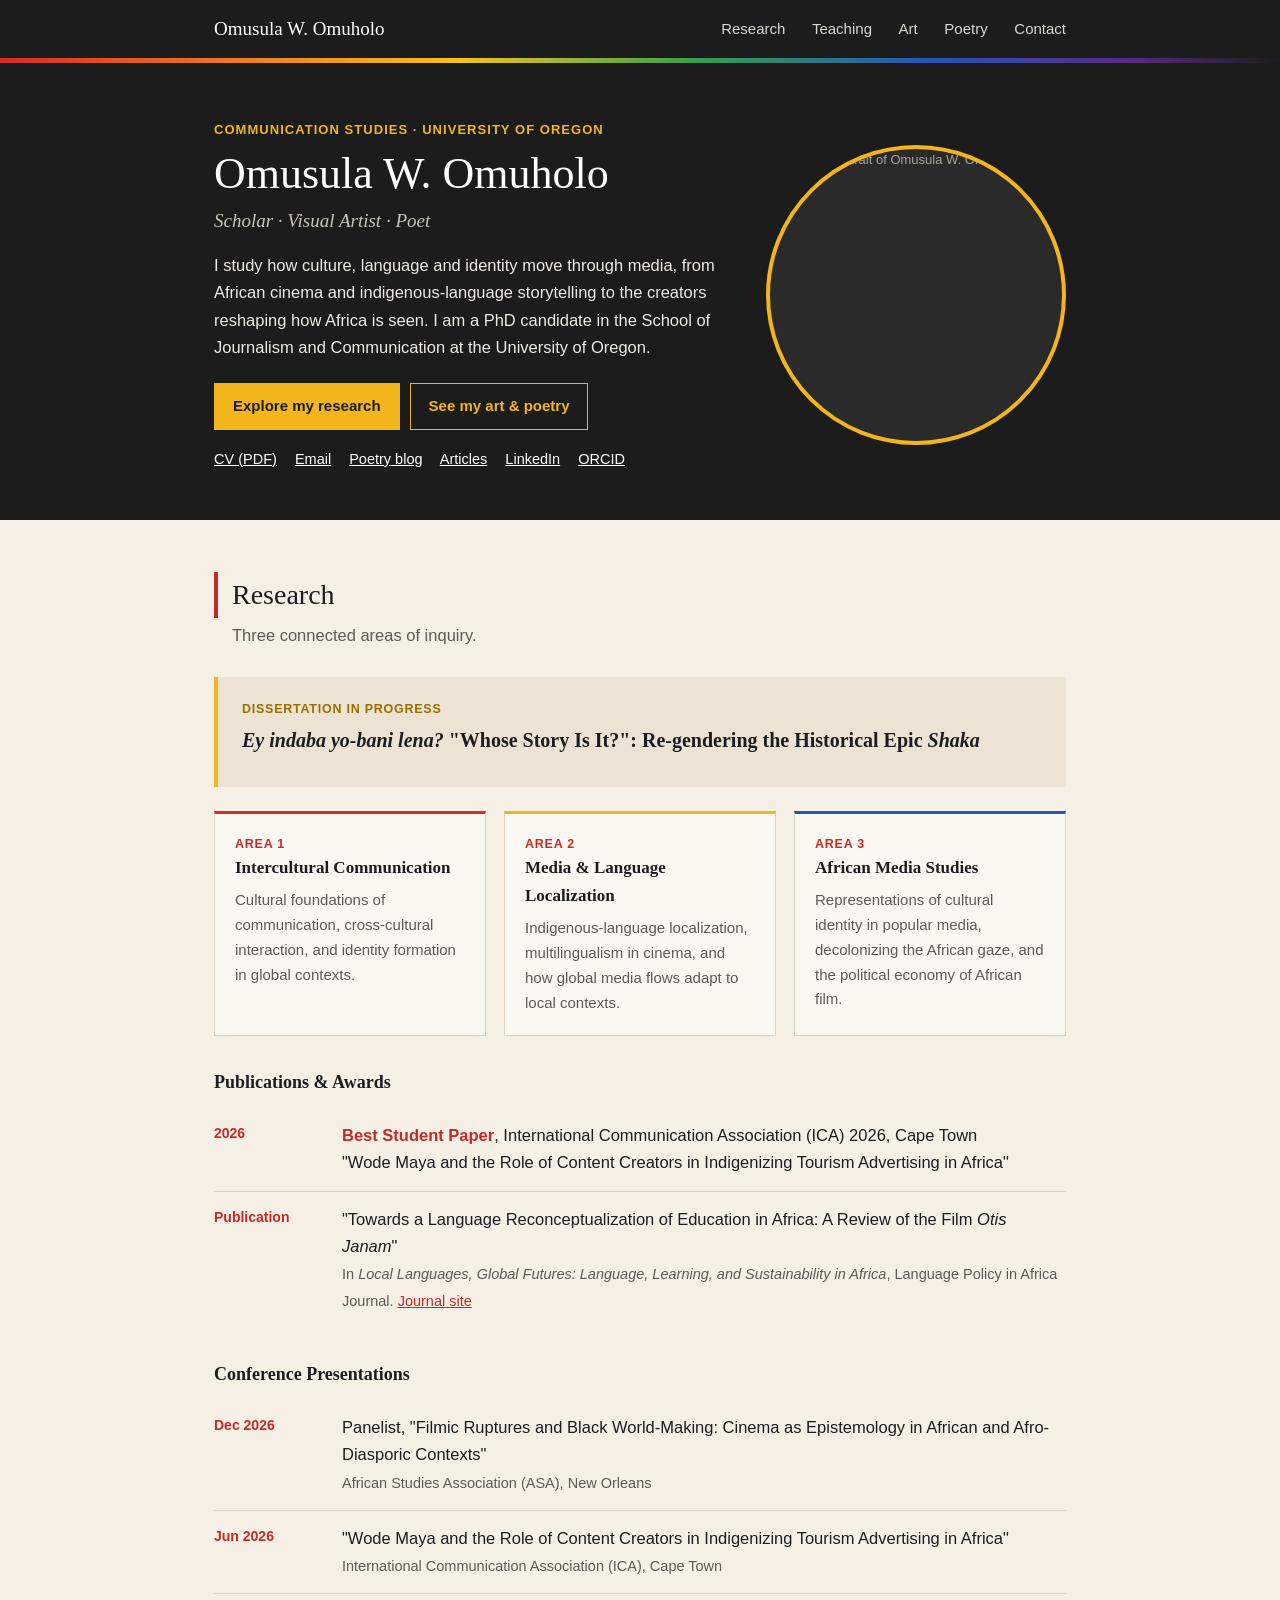
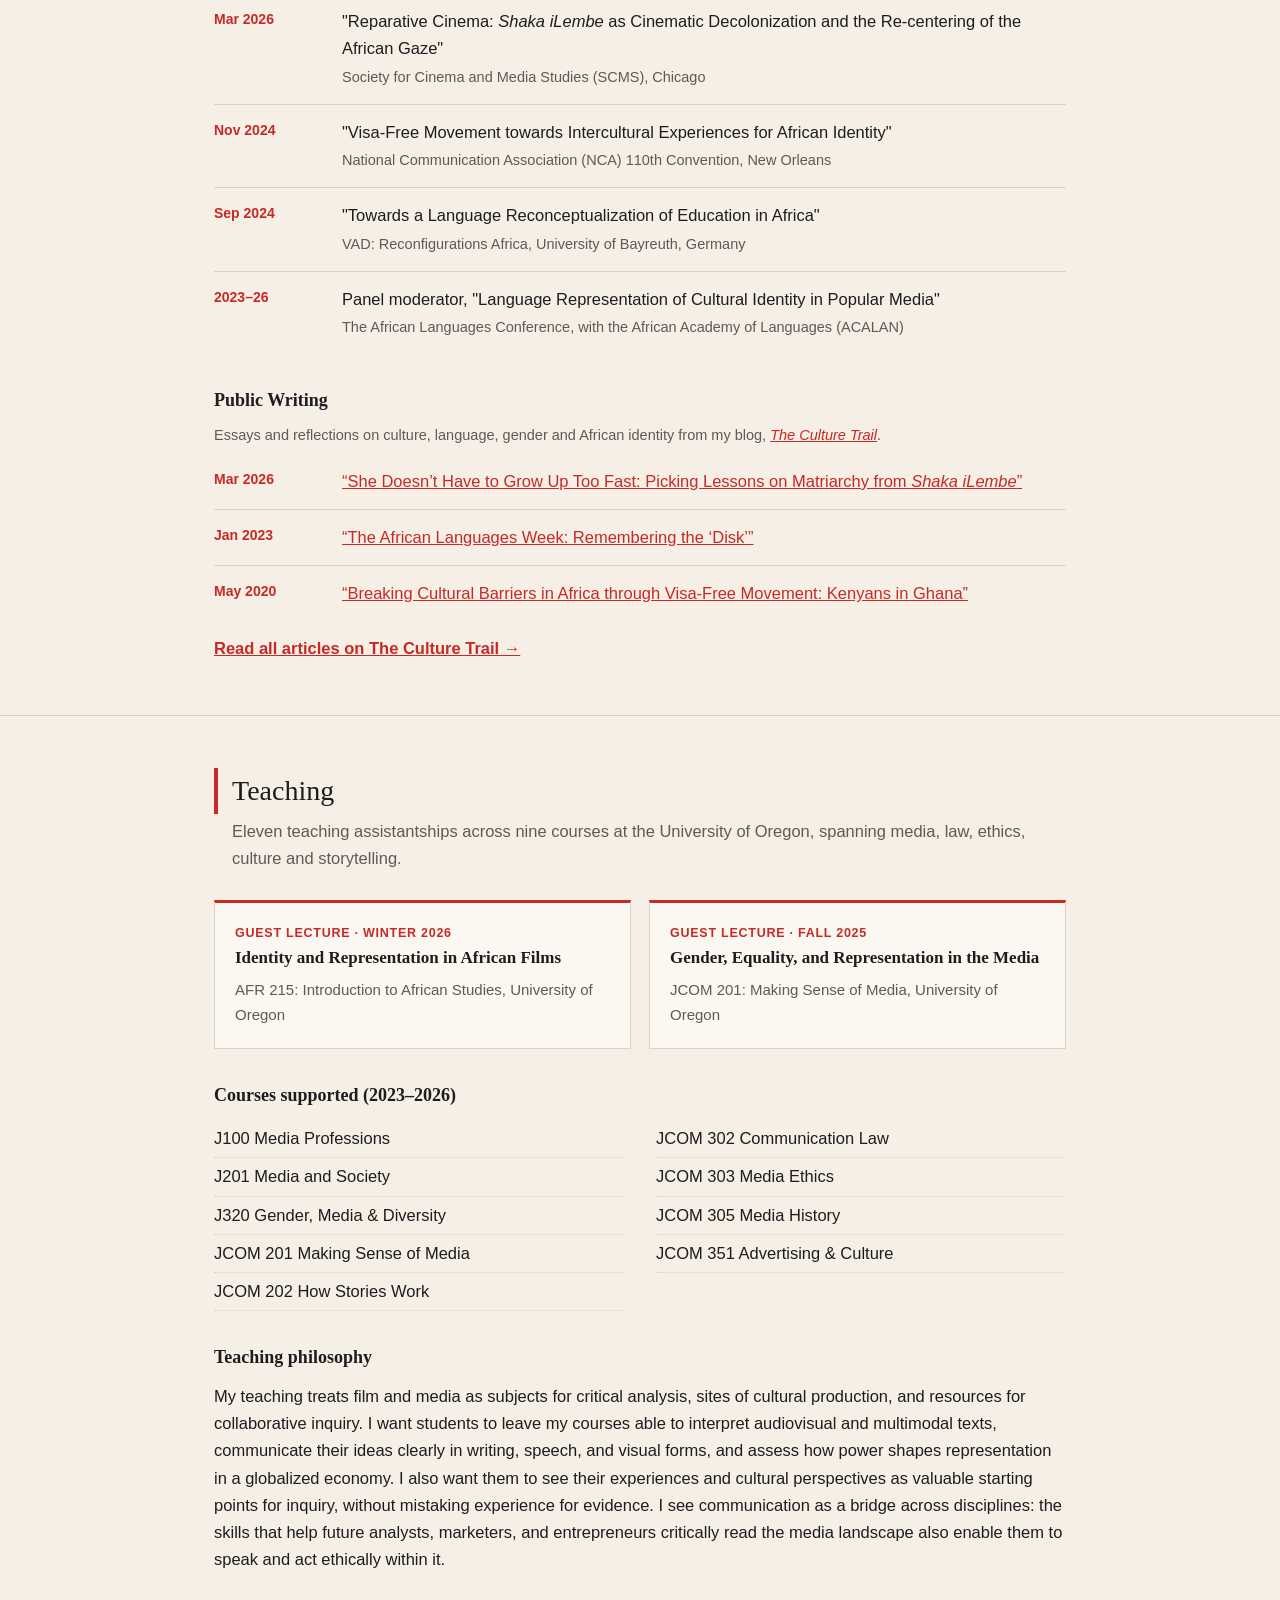
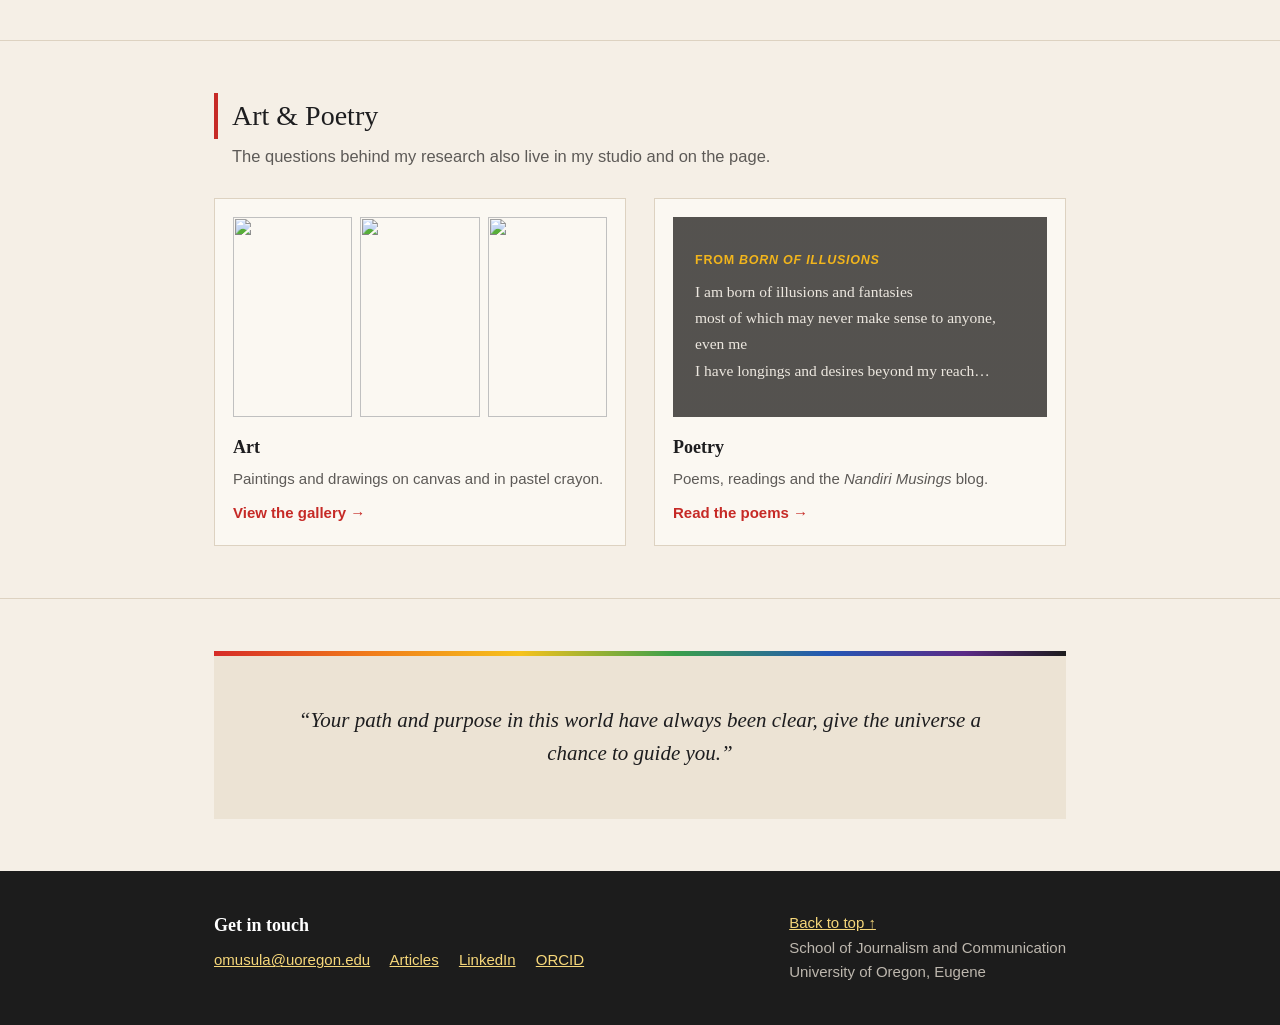
==== index.html @ 09ad0b80 "Add files via upload" ====
<!DOCTYPE html>
<html lang="en">
<head>
<meta charset="utf-8">
<meta name="viewport" content="width=device-width, initial-scale=1">
<title>Omusula W. Omuholo | Scholar · Artist · Poet</title>
<meta name="description" content="Omusula W. Omuholo: communication scholar, visual artist and poet. Research on intercultural communication, language localization and African media.">
<link rel="stylesheet" href="style.css">
</head>
<body>

<nav>
  <div class="wrap">
    <a href="index.html" class="logo">Omusula W. Omuholo</a>
    <div class="links">
      <a href="index.html#research">Research</a>
      <a href="index.html#teaching">Teaching</a>
      <a href="art.html">Art</a>
      <a href="poetry.html">Poetry</a>
      <a href="#contact">Contact</a>
    </div>
  </div>
</nav>

<div class="hero-band"><header class="wrap hero" id="top">
  <div>
    <div class="kicker">Communication Studies · University of Oregon</div>
    <h1>Omusula W. Omuholo</h1>
    <p class="roles">Scholar &middot; Visual Artist &middot; Poet</p>
    <p class="lead">I study how culture, language and identity move through media, from African cinema and indigenous-language storytelling to the creators reshaping how Africa is seen. I am a PhD candidate in the School of Journalism and Communication at the University of Oregon.</p>
    <div class="btns">
      <a href="#research">Explore my research</a>
      <a href="#creative">See my art &amp; poetry</a>
    </div>
    <div class="quick">
      <a href="cv.pdf" target="_blank">CV (PDF)</a>
      <a href="mailto:omusula@uoregon.edu">Email</a>
      <a href="https://nandirimusings.blogspot.com/" target="_blank">Poetry blog</a>
      <a href="https://theculturetrail.blogspot.com/" target="_blank">Articles</a>
        <a href="https://www.linkedin.com/in/omusula-w-omuholo/" target="_blank">LinkedIn</a>
        <a href="https://orcid.org/0009-0008-7268-3388" target="_blank">ORCID</a>
      <!-- Add when ready: <a href="YOUR GOOGLE SCHOLAR PROFILE LINK" target="_blank">Google Scholar</a> -->
    </div>
  </div>
  <div class="portrait"><img src="images/photo.jpg" alt="Portrait of Omusula W. Omuholo"></div>
    </div>
</header></div>

<section id="research">
  <div class="wrap">
    <h2>Research</h2>
    <p class="sub">Three connected areas of inquiry.</p>

    <div class="feature">
      <span class="tag">Dissertation in progress</span>
      <h3><em>Ey indaba yo-bani lena?</em> "Whose Story Is It?": Re-gendering the Historical Epic <em>Shaka</em></h3>
    </div>

    <div class="grid3">
      <div class="card">
        <span class="tag">Area 1</span>
        <h3>Intercultural Communication</h3>
        <p>Cultural foundations of communication, cross-cultural interaction, and identity formation in global contexts.</p>
      </div>
      <div class="card">
        <span class="tag">Area 2</span>
        <h3>Media &amp; Language Localization</h3>
        <p>Indigenous-language localization, multilingualism in cinema, and how global media flows adapt to local contexts.</p>
      </div>
      <div class="card">
        <span class="tag">Area 3</span>
        <h3>African Media Studies</h3>
        <p>Representations of cultural identity in popular media, decolonizing the African gaze, and the political economy of African film.</p>
      </div>
    </div>

    <h3>Publications &amp; Awards</h3>
    <ul class="list">
      <li>
        <div class="when">2026</div>
        <div class="what"><span class="award">Best Student Paper</span>, International Communication Association (ICA) 2026, Cape Town<br>
          "Wode Maya and the Role of Content Creators in Indigenizing Tourism Advertising in Africa"</div>
      </li>
      <li>
        <div class="when">Publication</div>
        <div class="what">"Towards a Language Reconceptualization of Education in Africa: A Review of the Film <em>Otis Janam</em>"<br>
          <span class="meta">In <em>Local Languages, Global Futures: Language, Learning, and Sustainability in Africa</em>, Language Policy in Africa Journal. <a href="https://bop.unibe.ch/LPIA/index" target="_blank">Journal site</a></span></div>
      </li>
    </ul>

    <h3>Conference Presentations</h3>
    <ul class="list">
      <li><div class="when">Dec 2026</div><div class="what">Panelist, "Filmic Ruptures and Black World-Making: Cinema as Epistemology in African and Afro-Diasporic Contexts"<br><span class="meta">African Studies Association (ASA), New Orleans</span></div></li>
      <li><div class="when">Jun 2026</div><div class="what">"Wode Maya and the Role of Content Creators in Indigenizing Tourism Advertising in Africa"<br><span class="meta">International Communication Association (ICA), Cape Town</span></div></li>
      <li><div class="when">Mar 2026</div><div class="what">"Reparative Cinema: <em>Shaka iLembe</em> as Cinematic Decolonization and the Re-centering of the African Gaze"<br><span class="meta">Society for Cinema and Media Studies (SCMS), Chicago</span></div></li>
      <li><div class="when">Nov 2024</div><div class="what">"Visa-Free Movement towards Intercultural Experiences for African Identity"<br><span class="meta">National Communication Association (NCA) 110th Convention, New Orleans</span></div></li>
      <li><div class="when">Sep 2024</div><div class="what">"Towards a Language Reconceptualization of Education in Africa"<br><span class="meta">VAD: Reconfigurations Africa, University of Bayreuth, Germany</span></div></li>
      <li><div class="when">2023–26</div><div class="what">Panel moderator, "Language Representation of Cultural Identity in Popular Media"<br><span class="meta">The African Languages Conference, with the African Academy of Languages (ACALAN)</span></div></li>
    </ul>

    <h3>Public Writing</h3>
    <p class="meta writing-intro">Essays and reflections on culture, language, gender and African identity from my blog, <a href="https://theculturetrail.blogspot.com/" target="_blank"><em>The Culture Trail</em></a>.</p>
    <ul class="list">
      <li><div class="when">Mar 2026</div><div class="what"><a href="https://theculturetrail.blogspot.com/" target="_blank">&ldquo;She Doesn&rsquo;t Have to Grow Up Too Fast: Picking Lessons on Matriarchy from <em>Shaka iLembe</em>&rdquo;</a></div></li>
      <li><div class="when">Jan 2023</div><div class="what"><a href="https://theculturetrail.blogspot.com/" target="_blank">&ldquo;The African Languages Week: Remembering the &lsquo;Disk&rsquo;&rdquo;</a></div></li>
      <li><div class="when">May 2020</div><div class="what"><a href="https://theculturetrail.blogspot.com/" target="_blank">&ldquo;Breaking Cultural Barriers in Africa through Visa-Free Movement: Kenyans in Ghana&rdquo;</a></div></li>
    </ul>
    <p class="blog-more"><a href="https://theculturetrail.blogspot.com/" target="_blank">Read all articles on The Culture Trail &rarr;</a></p>
  </div>
</section>

<section id="teaching">
  <div class="wrap">
    <h2>Teaching</h2>
    <p class="sub">Eleven teaching assistantships across nine courses at the University of Oregon, spanning media, law, ethics, culture and storytelling.</p>

    <div class="grid2">
      <div class="card">
        <span class="tag">Guest Lecture · Winter 2026</span>
        <h3>Identity and Representation in African Films</h3>
        <p>AFR 215: Introduction to African Studies, University of Oregon</p>
      </div>
      <div class="card">
        <span class="tag">Guest Lecture · Fall 2025</span>
        <h3>Gender, Equality, and Representation in the Media</h3>
        <p>JCOM 201: Making Sense of Media, University of Oregon</p>
      </div>
    </div>

    <h3>Courses supported (2023–2026)</h3>
    <div class="courses">
      <span class="chip">J100 Media Professions</span>
      <span class="chip">J201 Media and Society</span>
      <span class="chip">J320 Gender, Media &amp; Diversity</span>
      <span class="chip">JCOM 201 Making Sense of Media</span>
      <span class="chip">JCOM 202 How Stories Work</span>
      <span class="chip">JCOM 302 Communication Law</span>
      <span class="chip">JCOM 303 Media Ethics</span>
      <span class="chip">JCOM 305 Media History</span>
      <span class="chip">JCOM 351 Advertising &amp; Culture</span>
    </div>
    <h3>Teaching philosophy</h3>
    <div class="statement-text">
      <p>My teaching treats film and media as subjects for critical analysis, sites of cultural production, and resources for collaborative inquiry. I want students to leave my courses able to interpret audiovisual and multimodal texts, communicate their ideas clearly in writing, speech, and visual forms, and assess how power shapes representation in a globalized economy. I also want them to see their experiences and cultural perspectives as valuable starting points for inquiry, without mistaking experience for evidence. I see communication as a bridge across disciplines: the skills that help future analysts, marketers, and entrepreneurs critically read the media landscape also enable them to speak and act ethically within it.</p>
    </div>
  </div>
</section>

<section id="creative">
  <div class="wrap">
    <h2>Art &amp; Poetry</h2>
    <p class="sub">The questions behind my research also live in my studio and on the page.</p>
    <div class="grid2 teasers">
      <a class="teaser" href="art.html">
        <div class="teaser-imgs">
          <img src="images/art-africa.jpg" alt="">
          <img src="images/art-sun.jpg" alt="">
          <img src="images/maames-oracle.jpg" alt="">
        </div>
        <h3>Art</h3>
        <p>Paintings and drawings on canvas and in pastel crayon.</p>
        <span class="more">View the gallery &rarr;</span>
      </a>
      <a class="teaser poetry-teaser" href="poetry.html">
        <div class="excerpt">
          <span class="tag">From <em>Born of Illusions</em></span>
<pre>I am born of illusions and fantasies
most of which may never make sense to anyone, even me
I have longings and desires beyond my reach&hellip;</pre>
        </div>
        <h3>Poetry</h3>
        <p>Poems, readings and the <em>Nandiri Musings</em> blog.</p>
        <span class="more">Read the poems &rarr;</span>
      </a>
    </div>
  </div>
</section>

<section>
  <div class="wrap">
    <div class="bridge">
      <p>&ldquo;Your path and purpose in this world have always been clear, give the universe a chance to guide you.&rdquo;</p>
    </div>
  </div>
</section>

<footer id="contact">
  <div class="wrap">
    <div>
      <h3>Get in touch</h3>
      <div class="contact">
        <a href="mailto:omusula@uoregon.edu">omusula@uoregon.edu</a>
        <a href="https://theculturetrail.blogspot.com/" target="_blank">Articles</a>
        <a href="https://www.linkedin.com/in/omusula-w-omuholo/" target="_blank">LinkedIn</a>
        <a href="https://orcid.org/0009-0008-7268-3388" target="_blank">ORCID</a>
        <!-- Add more links here, e.g. <a href="YOUR GOOGLE SCHOLAR PROFILE LINK" target="_blank">Google Scholar</a> -->
      </div>
    </div>
    <div><a href="#top">Back to top &uarr;</a><br>School of Journalism and Communication<br>University of Oregon, Eugene</div>
  </div>
</footer>

</body>
</html>
---- style.css ----
:root{--ink:#1d1d1f;--muted:#5d5a57;--accent:#c62a26;--accent-dark:#1c1c1c;--tint:#ece3d4;--line:#ddd2c1;--gold:#f2b51c;--blue:#2457b5;--rainbow:linear-gradient(90deg,#d62b27 0%,#f07a1a 18%,#f6c21c 36%,#3aa04a 54%,#2457b5 72%,#5b2a86 88%,#1c1c1c 100%)}
  *{box-sizing:border-box}
  html{scroll-behavior:smooth}
  body{margin:0;background:#fff;color:var(--ink);font:16.5px/1.65 -apple-system,BlinkMacSystemFont,"Segoe UI",Helvetica,Arial,sans-serif}
  h1,h2,h3,.logo{font-family:Georgia,"Times New Roman",serif}
  a{color:var(--accent)}
  img{max-width:100%;display:block}
  .wrap{max-width:900px;margin:0 auto;padding:0 24px}

  nav{background:var(--accent-dark);color:#fff}
  nav .wrap{display:flex;justify-content:space-between;align-items:center;flex-wrap:wrap;gap:8px;min-height:58px}
  .logo{color:#fff;text-decoration:none;font-size:19px}
  .links a{color:#d3dcec;text-decoration:none;margin-left:22px;font-size:15px}
  .links a:hover{color:#fff;text-decoration:underline}

  .hero-band{background:var(--tint);border-bottom:1px solid var(--line)}
  .hero{padding-top:56px;padding-bottom:48px;display:grid;grid-template-columns:1fr 200px;gap:48px;align-items:center}
  @media (max-width:680px){.hero{grid-template-columns:1fr}.links a{margin:0 16px 0 0}}
  .kicker{font-size:13px;letter-spacing:.08em;text-transform:uppercase;color:var(--accent);font-weight:600}
  h1{font-size:44px;font-weight:normal;line-height:1.1;margin:10px 0 6px}
  .roles{font-family:Georgia,serif;font-style:italic;color:var(--muted);font-size:19px;margin:0 0 16px}
  .lead{margin:0}
  .btns{margin-top:22px;display:flex;flex-wrap:wrap;gap:10px}
  .btns a{padding:10px 18px;border:1px solid var(--accent);text-decoration:none;font-weight:600;font-size:15px}
  .btns a:first-child{background:var(--accent);color:#fff}
  .quick{margin-top:18px;font-size:14.5px;color:var(--muted)}
  .quick a{margin-right:14px}
  .portrait{width:200px;height:240px;background:#fff;border:1px solid var(--line);display:flex;align-items:center;justify-content:center;text-align:center;font-size:13px;color:var(--muted)}
  .portrait img{width:100%;height:100%;object-fit:cover}

  section{padding:52px 0;border-top:1px solid var(--line)}
  section:first-of-type{border-top:0}
  h2{font-size:28px;font-weight:normal;margin:0 0 4px;padding-left:14px;border-left:4px solid var(--accent)}
  .sub{color:var(--muted);margin:0 0 28px;padding-left:18px}
  h3{font-size:18px;margin:32px 0 10px}

  .feature{background:var(--tint);border-left:4px solid var(--accent);padding:22px 24px;margin-bottom:24px}
  .feature h3{margin:4px 0 8px;font-size:20px}
  .feature p{margin:0;color:var(--muted);font-size:15px}
  .grid3{display:grid;grid-template-columns:repeat(3,1fr);gap:18px}
  .grid2{display:grid;grid-template-columns:1fr 1fr;gap:18px}
  @media (max-width:680px){.grid3,.grid2{grid-template-columns:1fr}}
  #about .grid2{gap:32px}
  .card{border:1px solid var(--line);border-top:3px solid var(--accent);padding:20px}
  .card h3{margin:0 0 6px;font-size:17px}
  .card p{margin:0;color:var(--muted);font-size:15px}
  .tag{display:block;font-size:12.5px;letter-spacing:.06em;text-transform:uppercase;color:var(--accent);font-weight:600}

  ul.list{list-style:none;padding:0;margin:0}
  ul.list li{padding:14px 0;border-bottom:1px solid var(--line);display:grid;grid-template-columns:110px 1fr;gap:18px}
  ul.list li:last-child{border-bottom:0}
  @media (max-width:680px){ul.list li{grid-template-columns:1fr;gap:2px}}
  .when{color:var(--accent);font-weight:600;font-size:14px}
  .meta{color:var(--muted);font-size:14.5px}
  .award{color:var(--accent);font-weight:600}

  .courses{columns:2;column-gap:32px;margin-top:6px}
  @media (max-width:680px){.courses{columns:1}}
  .chip{display:block;padding:5px 0;border-bottom:1px dotted var(--line);break-inside:avoid}

  .gallery{display:grid;grid-template-columns:repeat(3,1fr);gap:20px}
  @media (max-width:680px){.gallery{grid-template-columns:1fr 1fr}}
  .art{margin:0}
  .art .frame{aspect-ratio:4/5;background:var(--tint);border:1px solid var(--line);display:flex;align-items:center;justify-content:center;font-size:13px;color:var(--muted)}
  .art img{width:100%;height:100%;object-fit:cover}
  .art figcaption{font-size:14px;color:var(--muted);padding-top:8px}
  .art figcaption b{display:block;color:var(--ink);font-family:Georgia,serif;font-weight:normal;font-style:italic;font-size:16px}

  .poem{border-left:3px solid var(--accent);padding:4px 0 4px 22px}
  .poem h3{margin:0 0 10px;font-style:italic;font-weight:normal}
  .poem pre{font-family:Georgia,serif;font-size:17px;line-height:1.7;white-space:pre-wrap;margin:0}

  .placeholder{font-size:14px;color:#8a6d1d;background:#fbf6e6;border:1px dashed #e3d3a1;padding:8px 12px;margin-top:18px}

  .bridge{background:var(--accent-dark);color:#e3e8f1;padding:40px}
  .bridge h2{color:#fff;border-left-color:#9fb4d8}
  .bridge p{margin:12px 0 0;padding-left:18px;font-size:17px}

  footer{background:var(--tint);border-top:1px solid var(--line);padding:40px 0;font-size:15px;color:var(--muted)}
  footer .wrap{display:flex;justify-content:space-between;flex-wrap:wrap;gap:20px}
  footer h3{margin:0 0 8px;color:var(--ink)}
  .contact a{margin-right:16px}

  /* Nandiri palette overrides */
  nav{background:var(--accent-dark);border-bottom:5px solid transparent;border-image:var(--rainbow) 1}
  .links a{color:#d9d6d0}
  .hero-band{background:var(--accent-dark);color:#eeeae4;border-bottom:0}
  .hero-band h1,.hero-band .logo{color:#fff}
  .hero-band .kicker{color:var(--gold)}
  .hero-band .roles{color:#c9c4bc}
  .hero-band .quick{color:#bdb7ae}
  .hero-band .quick a{color:#fff}
  .hero-band .btns a{border-color:var(--gold);color:var(--gold)}
  .hero-band .btns a:first-child{background:var(--gold);color:#1c1c1c}
  .hero-band .portrait{background:#2a2a2a;border-color:#3a3a3a;color:#a9a39a}
  .grid3 .card:nth-child(1){border-top-color:#d62b27}
  .grid3 .card:nth-child(2){border-top-color:var(--gold)}
  .grid3 .card:nth-child(3){border-top-color:var(--blue)}
  .feature{background:var(--tint);border-left-color:var(--gold)}
  .feature .tag{color:#9a6d00}
  #poetry{background:var(--accent-dark);color:#e9e5df;border-top:0}
  #poetry h2{color:#fff;border-left-color:var(--gold)}
  #poetry .sub,#poetry .when{color:#c9c4bc}
  #poetry h3{color:#fff}
  #poetry a{color:#f6d77a}
  #poetry ul.list li{border-bottom-color:#333}
  #poetry .what em{font-family:Georgia,serif;font-size:17px}
  #poetry .placeholder{background:#2a2a2a;border-color:#4a4a4a;color:#e8c96b}
  .bridge{background:var(--tint);color:var(--ink);border-top:5px solid transparent;border-image:var(--rainbow) 1}
  .bridge h2{color:var(--ink);border-left-color:var(--accent)}
  footer{background:var(--accent-dark);color:#bdb7ae;border-top:0}
  footer h3{color:#fff}
  footer a{color:#f6d77a}
  /* fading beige */
  body{background:#f5efe6}
  .card{background:#fbf8f2}
  .art .frame{background:#ece3d4}
  .placeholder{background:#fbf3dc}

  /* poetry: the artist's own crayon artwork, blended into the background */
  :root{--crayon:url("images/maames-oracle.jpg")}
  #poetry{position:relative;padding:0;overflow:hidden;border-top:0;
    background:linear-gradient(rgba(20,18,16,.55),rgba(20,18,16,.55)),var(--crayon) center/cover no-repeat,#1c1c1c}
  #poetry::before{content:"";position:absolute;inset:0;pointer-events:none;
    background:radial-gradient(ellipse at center,rgba(28,28,28,.0) 30%,rgba(28,28,28,.55) 100%)}
  #poetry .wrap{position:relative;background:rgba(28,28,28,.9);padding:72px 44px;box-shadow:0 0 60px 30px rgba(28,28,28,.6)}
  @media (max-width:680px){#poetry{padding:0 14px}#poetry .wrap{padding:44px 22px}}
  .art .frame.crayon{background:var(--crayon) center/cover no-repeat}

  /* gallery: whole artworks, natural proportions */
  .gallery{grid-template-columns:1fr 1fr;gap:36px 28px;align-items:end}
  @media (max-width:680px){.gallery{grid-template-columns:1fr}}
  .art .frame{aspect-ratio:auto;background:#ece3d4;border:1px solid var(--line);padding:16px;display:block}
  .art .frame img{width:100%;height:auto;object-fit:initial;box-shadow:none}
  .art .frame.crayon{aspect-ratio:968/572;background:var(--crayon) center/cover no-repeat;background-clip:content-box;background-origin:content-box;background-color:transparent;box-shadow:inset 0 0 0 16px #ece3d4}
  .art.wide{grid-column:1/-1}
  .art.mid{grid-column:1/-1;width:72%;justify-self:center}
  @media (max-width:680px){.art.mid{width:100%}}
  .art figcaption span{display:block;margin-top:4px;color:var(--ink);font-size:14.5px;line-height:1.5}

  /* hero photo larger */
  .hero{grid-template-columns:1fr 290px}
  .portrait{width:290px;height:348px}
  @media (max-width:680px){.hero{grid-template-columns:1fr}.portrait{width:240px;height:288px}}
  /* poetry intro photo + featured poem */
  .poet-intro{display:grid;grid-template-columns:200px 1fr;gap:32px;align-items:center;margin-bottom:40px}
  @media (max-width:680px){.poet-intro{grid-template-columns:1fr}.poet-photo{max-width:220px}}
  .poet-photo{width:100%;border:3px solid #f2b51c;}
  #poetry .poet-intro .sub{margin-bottom:10px}
  #poetry .tagline{padding-left:18px;margin:0;color:#f6d77a;font-size:14px;letter-spacing:.03em}
  #poetry .poem.featured{border-left:3px solid #f2b51c;padding:6px 0 6px 26px;margin-bottom:44px}
  #poetry .poem.featured .tag{color:#f2b51c;margin-bottom:6px}
  #poetry .poem.featured h3{font-size:26px;margin:0 0 18px;color:#fff}
  #poetry .poem.featured pre{color:#ece7df;font-size:17.5px;line-height:1.85}

/* multi-page additions */
.links a[aria-current="page"]{color:#fff;text-decoration:underline;text-underline-offset:6px;text-decoration-color:#f2b51c}
section.first{border-top:0}
.teasers{gap:28px}
.teaser{display:block;text-decoration:none;color:var(--ink);background:#fbf8f2;border:1px solid var(--line);padding:18px;transition:transform .15s,box-shadow .15s}
.teaser:hover{transform:translateY(-3px);box-shadow:0 8px 24px rgba(0,0,0,.08)}
.teaser h3{margin:16px 0 4px}
.teaser p{margin:0;color:var(--muted);font-size:15px}
.teaser .more{display:inline-block;margin-top:10px;color:var(--accent);font-weight:600;font-size:15px}
.teaser-imgs{display:grid;grid-template-columns:1fr 1fr 1fr;gap:8px;height:200px}
.teaser-imgs img{width:100%;height:100%;object-fit:cover}
.poetry-teaser .excerpt{height:200px;background:linear-gradient(rgba(20,18,16,.72),rgba(20,18,16,.72)),var(--crayon) center/cover;color:#ece7df;padding:22px;display:flex;flex-direction:column;justify-content:center}
.poetry-teaser .excerpt .tag{color:#f2b51c}
.poetry-teaser .excerpt pre{font-family:Georgia,serif;font-size:15.5px;line-height:1.7;white-space:pre-wrap;margin:8px 0 0}

.statement{border-left:3px solid var(--gold);background:#fbf8f2;padding:18px 22px;margin:0 0 36px}
.statement p{margin:6px 0 0;font-family:Georgia,serif;font-size:17px;line-height:1.7}
.contact a{margin-right:16px}

.statement-text p{margin:0 0 14px}
.statement-text h4{font-family:Georgia,serif;font-size:17px;margin:26px 0 8px}
.statement-text ul{margin:0 0 14px;padding-left:20px}
.statement-text li{margin-bottom:8px}
details summary{cursor:pointer;color:var(--accent);font-weight:600;margin:4px 0 18px;list-style-position:outside}
details[open] summary{margin-bottom:22px}

.blog-cta{margin:36px 0 0}
.btn-blog{display:inline-block;padding:12px 20px;background:#f2b51c;color:#1c1c1c !important;text-decoration:none;font-weight:600;font-size:15px}
.btn-blog:hover{background:#ffc93a}
.bridge p{font-family:Georgia,serif;font-style:italic;font-size:21px;line-height:1.6}

.bridge{text-align:center;padding:48px 40px}
.bridge p{padding-left:0;margin:0 auto;max-width:720px}

/* circular photo frames */
.portrait{width:300px;height:300px;border-radius:50%;overflow:hidden;border:4px solid #f2b51c}
.portrait img{object-position:50% 22%}
@media (max-width:680px){.portrait{width:240px;height:240px}}
.hero{grid-template-columns:1fr 300px}
@media (max-width:680px){.hero{grid-template-columns:1fr}}
.poet-photo{width:100%;height:auto;border-radius:0;object-fit:initial}
.hero-band .portrait{border:4px solid #f2b51c}

.writing-intro{margin:-2px 0 6px}
.blog-more{margin:14px 0 0;font-weight:600}

.video{margin:6px 0 26px}
.video video{width:100%;display:block;background:#000;border:1px solid #333}
.video figcaption{color:#c9c4bc;font-size:14.5px;padding-top:8px}
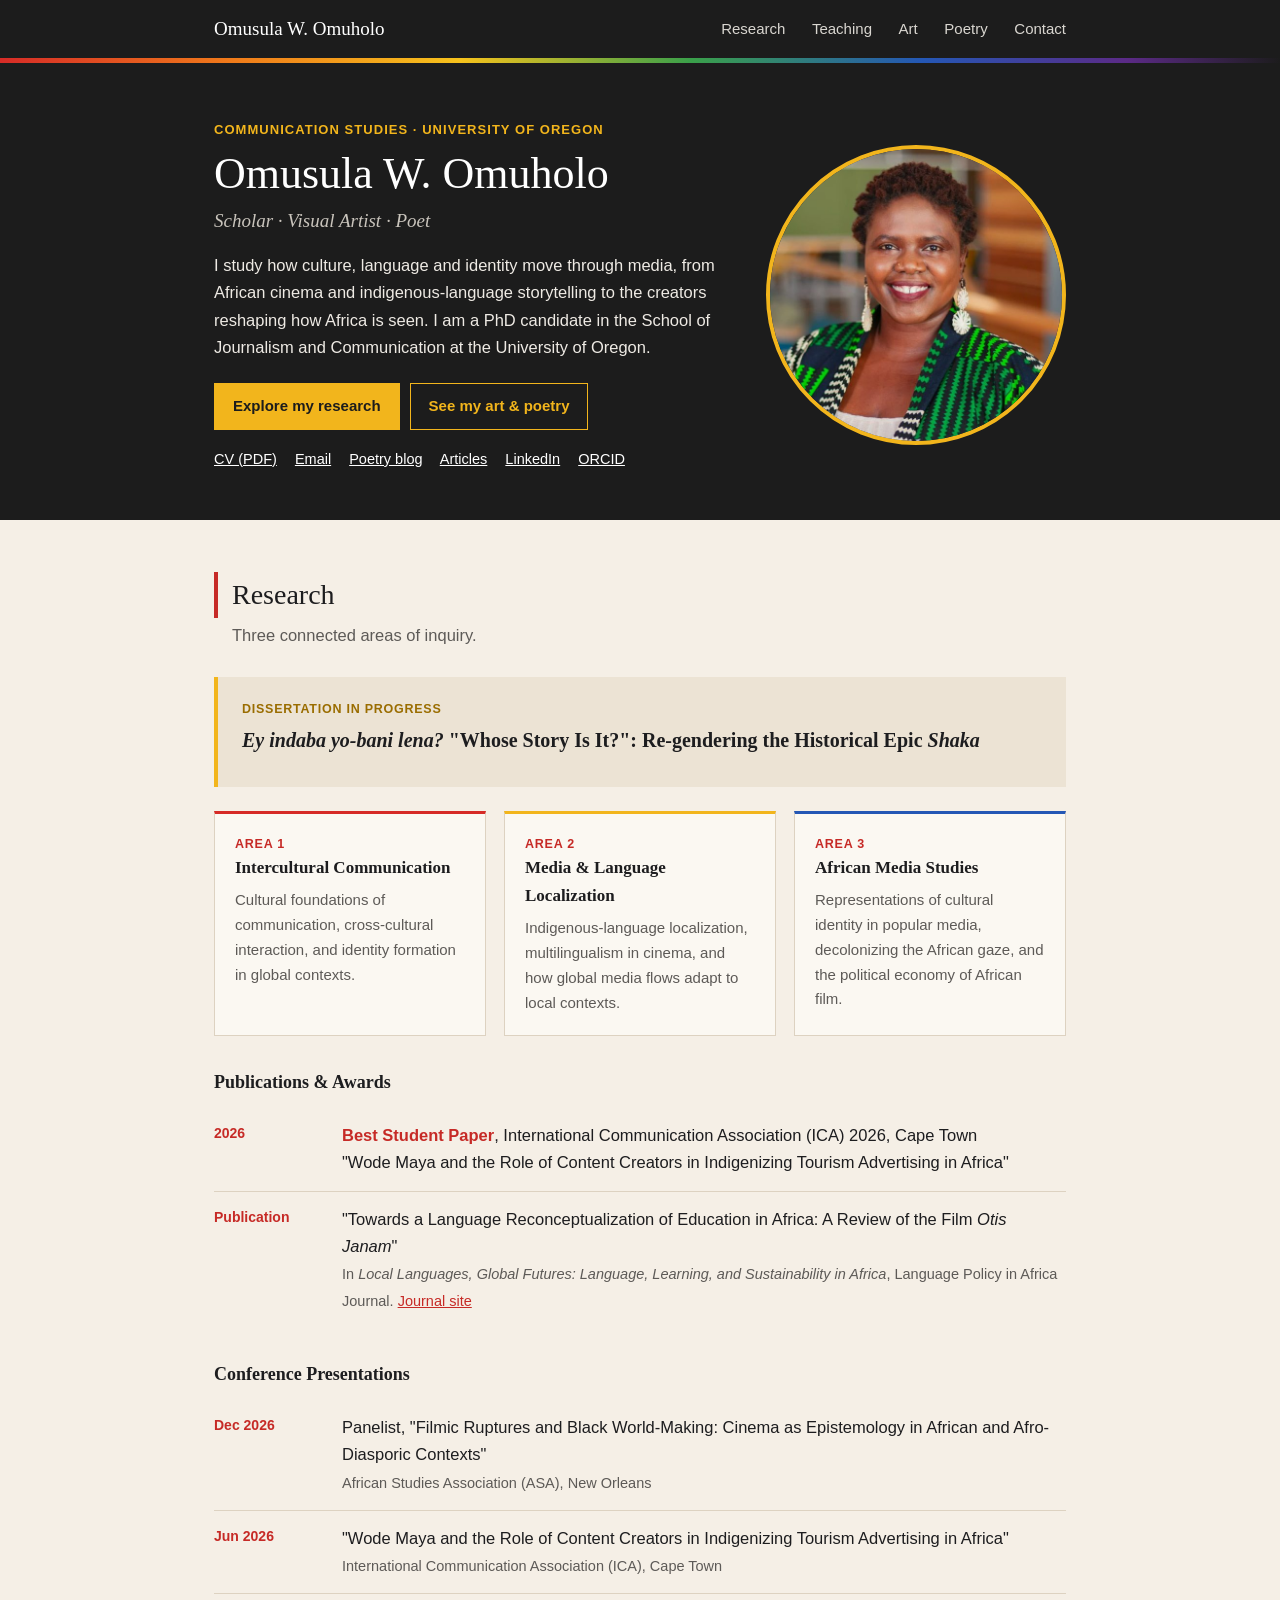
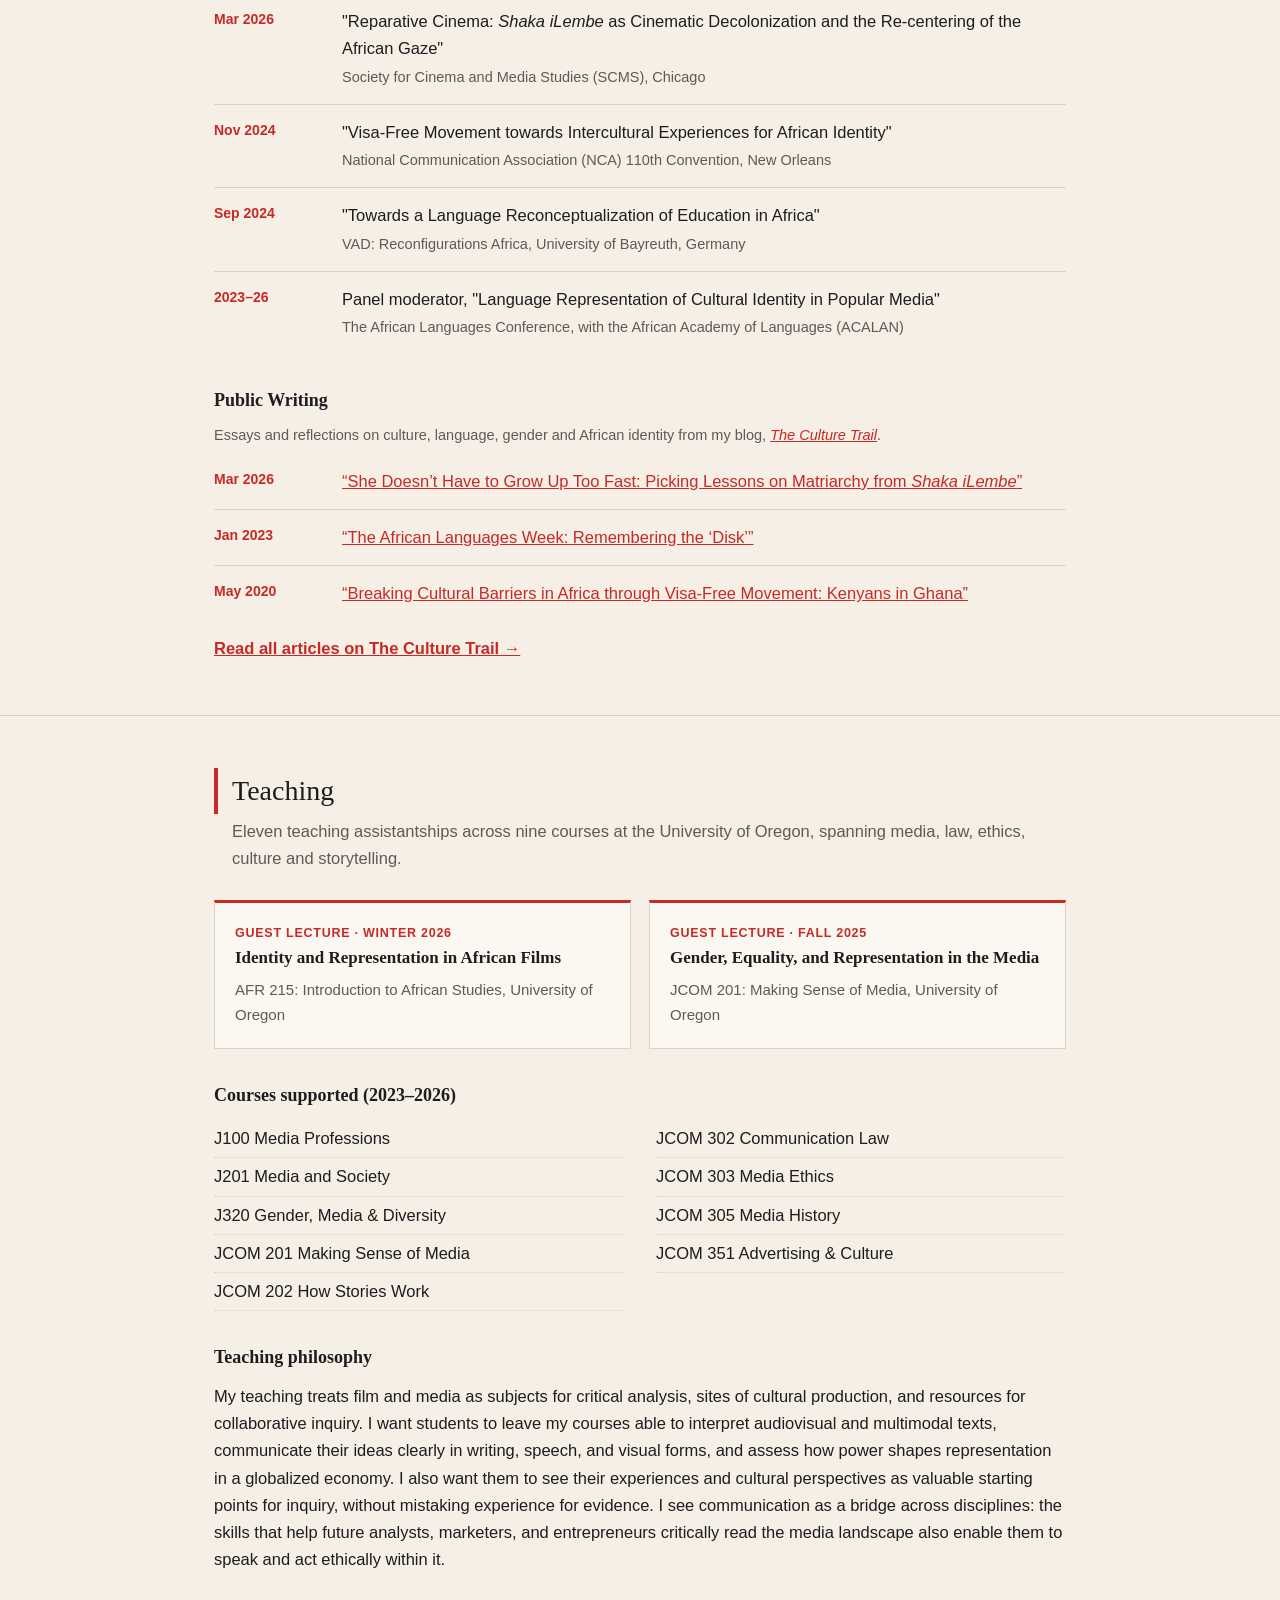
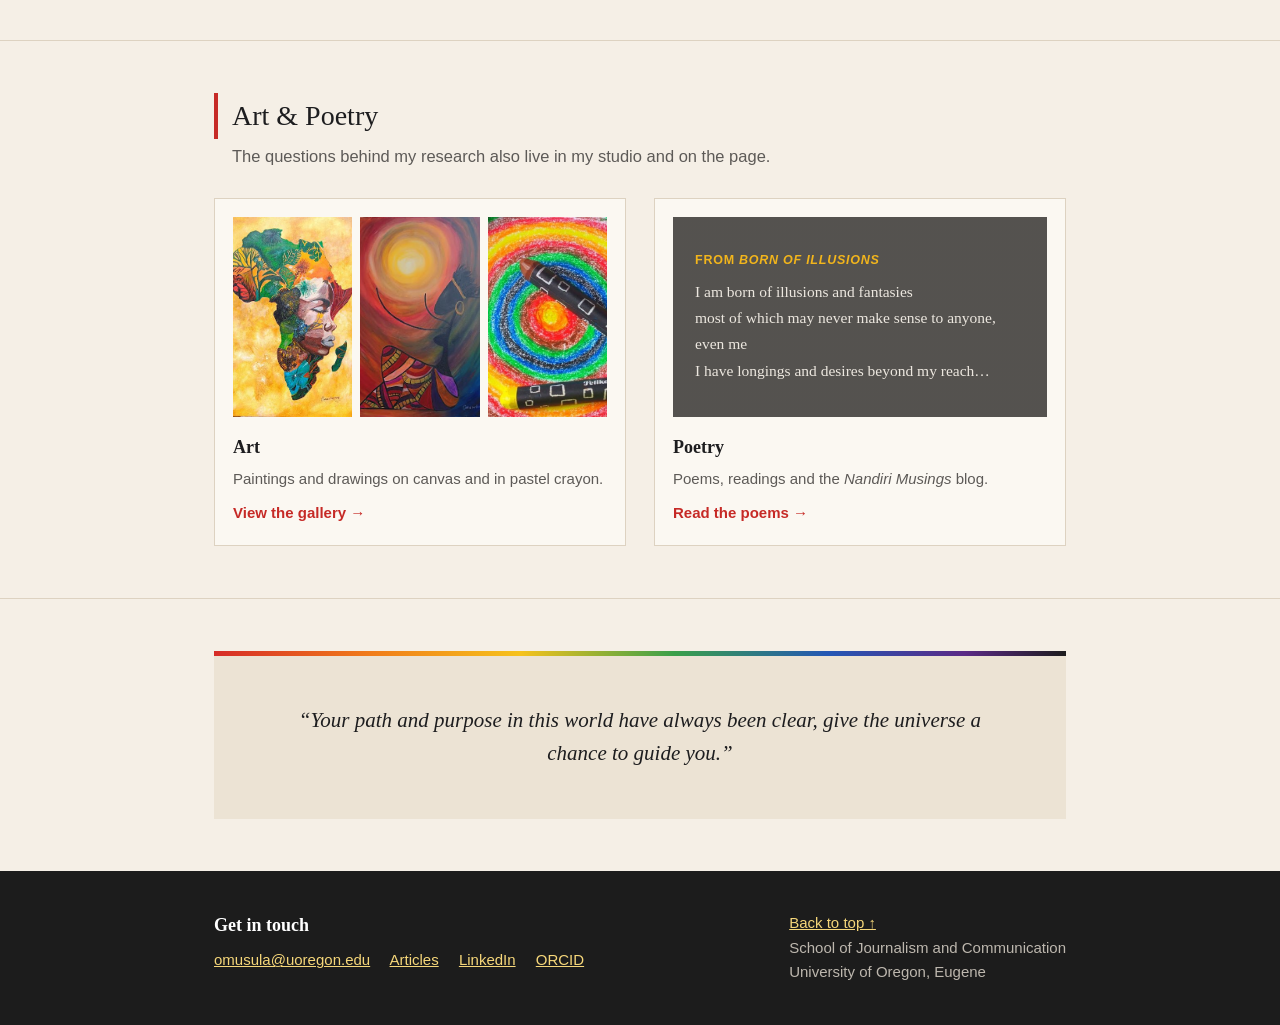
==== commit 548ea8c6: "Update index.html" ====
--- a/index.html
+++ b/index.html
@@ -42,7 +42,7 @@
       <!-- Add when ready: <a href="YOUR GOOGLE SCHOLAR PROFILE LINK" target="_blank">Google Scholar</a> -->
     </div>
   </div>
-  <div class="portrait"><img src="images/photo.jpg" alt="Portrait of Omusula W. Omuholo"></div>
+  <div class="portrait"><img src="photo.jpg" alt="Portrait of Omusula W. Omuholo"></div>
     </div>
 </header></div>
 
@@ -153,9 +153,9 @@
     <div class="grid2 teasers">
       <a class="teaser" href="art.html">
         <div class="teaser-imgs">
-          <img src="images/art-africa.jpg" alt="">
-          <img src="images/art-sun.jpg" alt="">
-          <img src="images/maames-oracle.jpg" alt="">
+          <img src="art-africa.jpg" alt="">
+          <img src="art-sun.jpg" alt="">
+          <img src="maames-oracle.jpg" alt="">
         </div>
         <h3>Art</h3>
         <p>Paintings and drawings on canvas and in pastel crayon.</p>
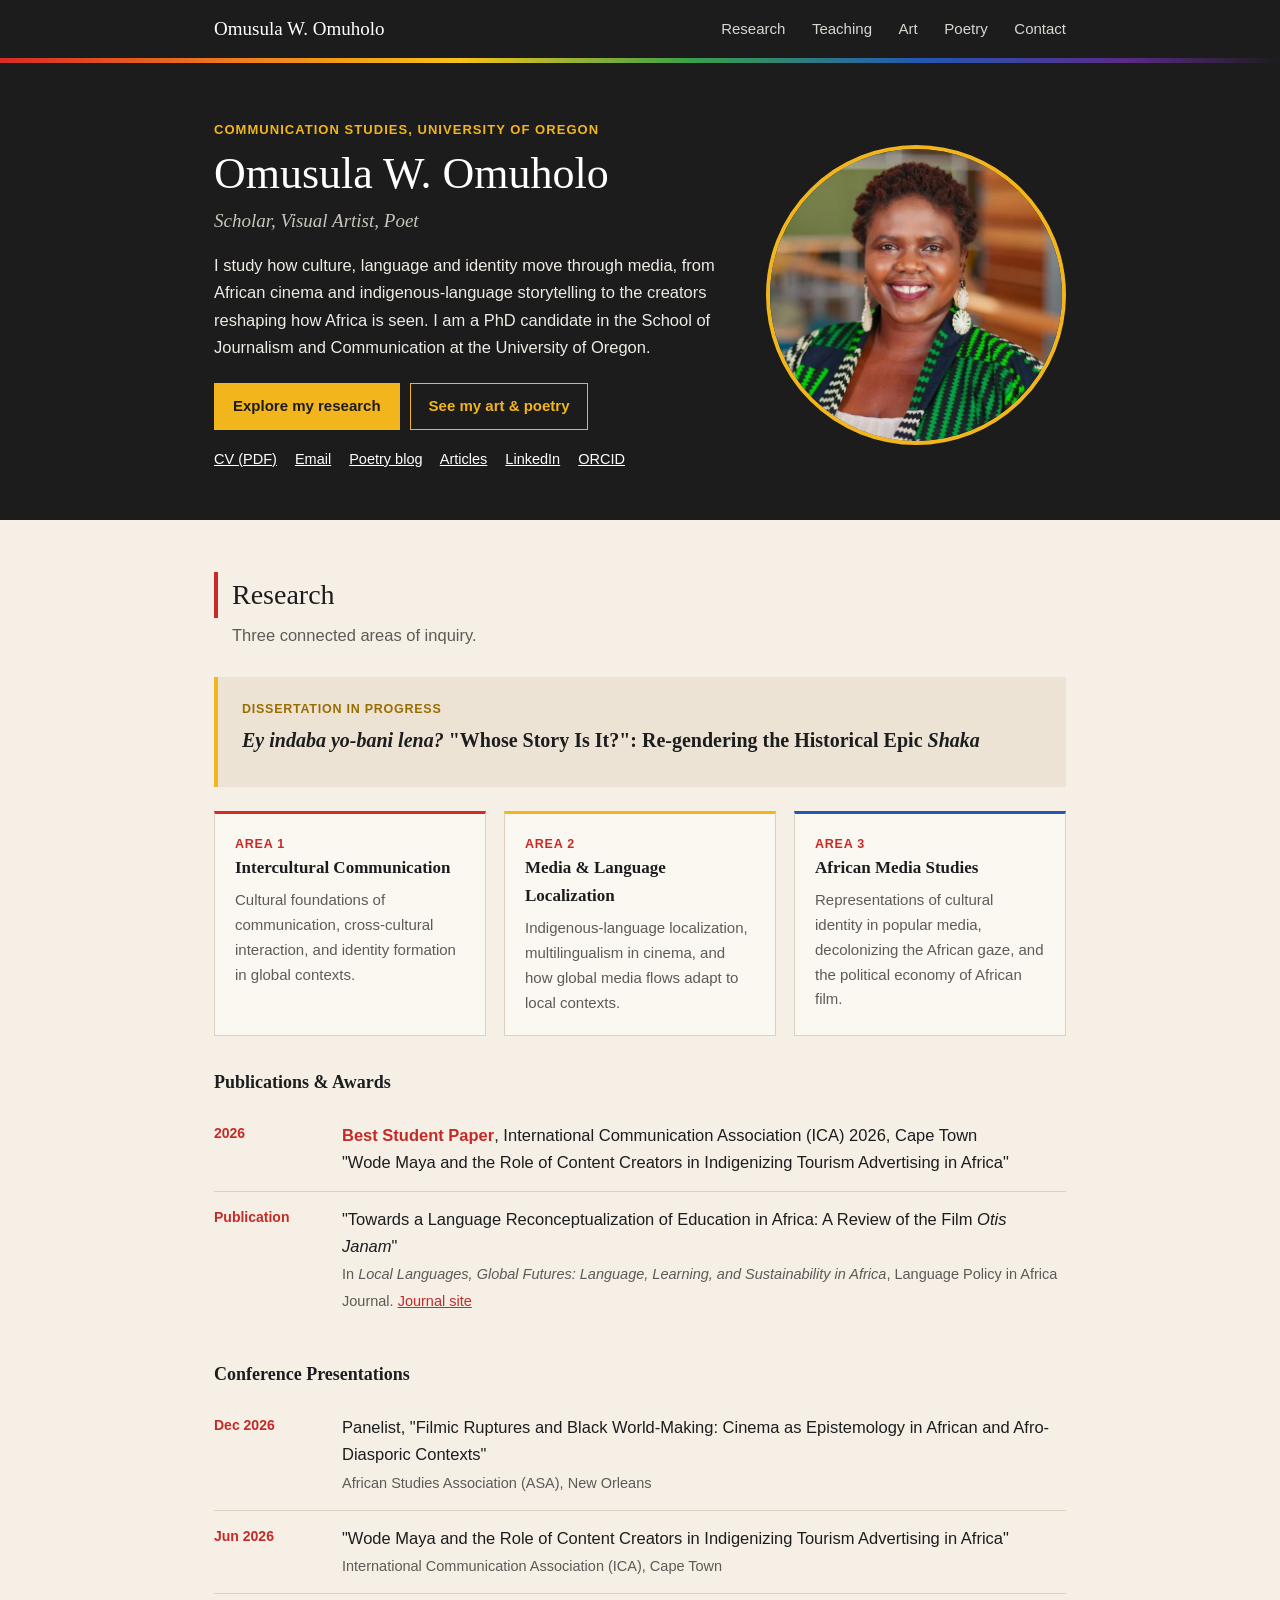
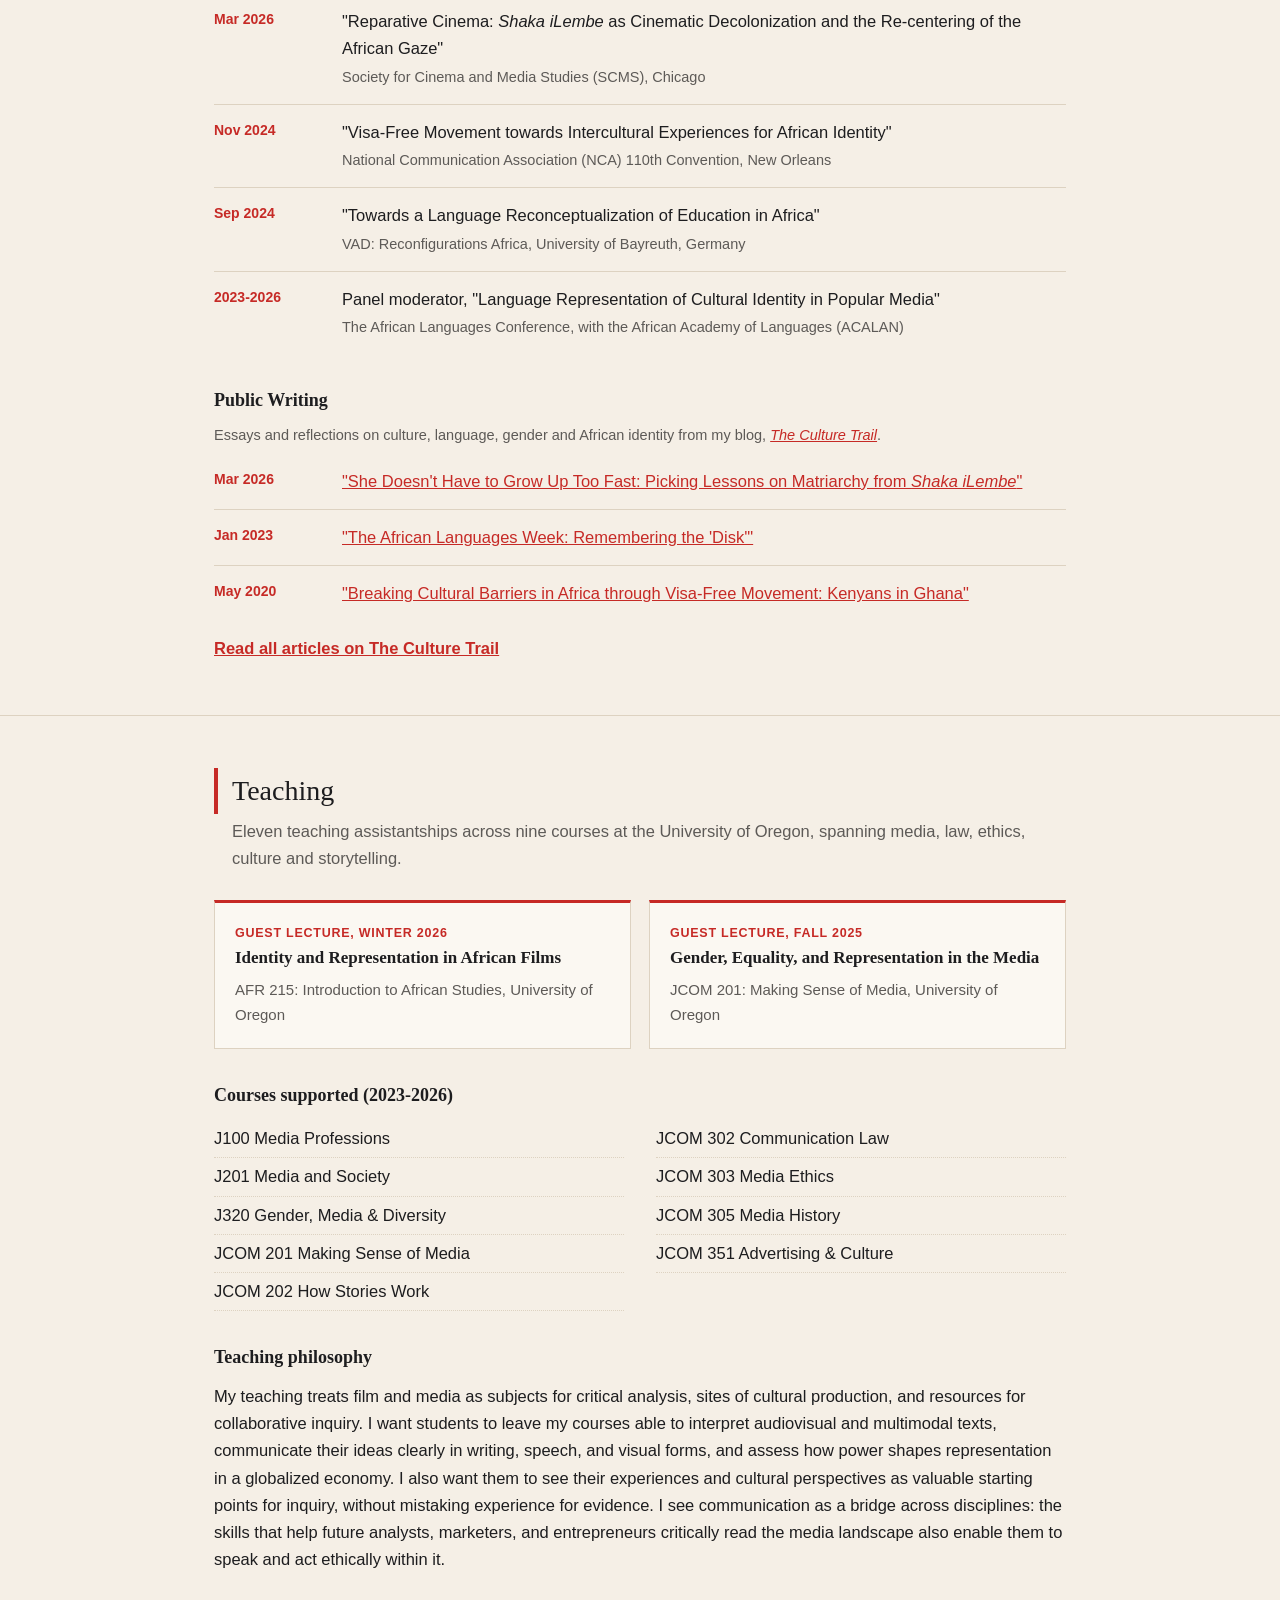
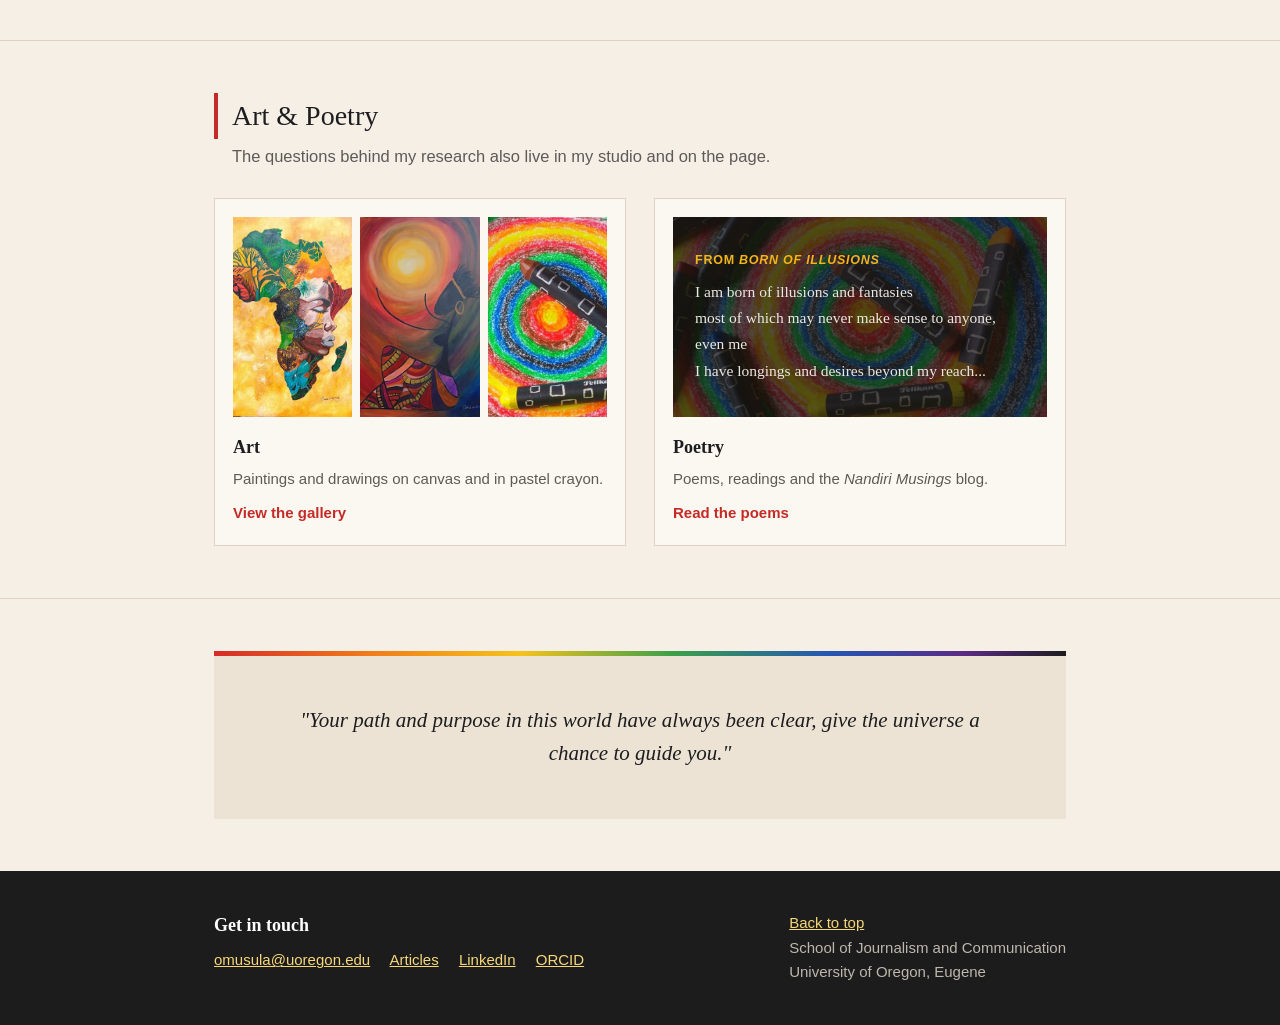
==== commit 17bdc69f: "Update index.html" ====
--- a/index.html
+++ b/index.html
@@ -3,7 +3,7 @@
 <head>
 <meta charset="utf-8">
 <meta name="viewport" content="width=device-width, initial-scale=1">
-<title>Omusula W. Omuholo | Scholar · Artist · Poet</title>
+<title>Omusula W. Omuholo | Scholar, Artist, Poet</title>
 <meta name="description" content="Omusula W. Omuholo: communication scholar, visual artist and poet. Research on intercultural communication, language localization and African media.">
 <link rel="stylesheet" href="style.css">
 </head>
@@ -24,9 +24,9 @@
 
 <div class="hero-band"><header class="wrap hero" id="top">
   <div>
-    <div class="kicker">Communication Studies · University of Oregon</div>
+    <div class="kicker">Communication Studies, University of Oregon</div>
     <h1>Omusula W. Omuholo</h1>
-    <p class="roles">Scholar &middot; Visual Artist &middot; Poet</p>
+    <p class="roles">Scholar, Visual Artist, Poet</p>
     <p class="lead">I study how culture, language and identity move through media, from African cinema and indigenous-language storytelling to the creators reshaping how Africa is seen. I am a PhD candidate in the School of Journalism and Communication at the University of Oregon.</p>
     <div class="btns">
       <a href="#research">Explore my research</a>
@@ -39,7 +39,6 @@
       <a href="https://theculturetrail.blogspot.com/" target="_blank">Articles</a>
         <a href="https://www.linkedin.com/in/omusula-w-omuholo/" target="_blank">LinkedIn</a>
         <a href="https://orcid.org/0009-0008-7268-3388" target="_blank">ORCID</a>
-      <!-- Add when ready: <a href="YOUR GOOGLE SCHOLAR PROFILE LINK" target="_blank">Google Scholar</a> -->
     </div>
   </div>
   <div class="portrait"><img src="photo.jpg" alt="Portrait of Omusula W. Omuholo"></div>
@@ -95,17 +94,17 @@
       <li><div class="when">Mar 2026</div><div class="what">"Reparative Cinema: <em>Shaka iLembe</em> as Cinematic Decolonization and the Re-centering of the African Gaze"<br><span class="meta">Society for Cinema and Media Studies (SCMS), Chicago</span></div></li>
       <li><div class="when">Nov 2024</div><div class="what">"Visa-Free Movement towards Intercultural Experiences for African Identity"<br><span class="meta">National Communication Association (NCA) 110th Convention, New Orleans</span></div></li>
       <li><div class="when">Sep 2024</div><div class="what">"Towards a Language Reconceptualization of Education in Africa"<br><span class="meta">VAD: Reconfigurations Africa, University of Bayreuth, Germany</span></div></li>
-      <li><div class="when">2023–26</div><div class="what">Panel moderator, "Language Representation of Cultural Identity in Popular Media"<br><span class="meta">The African Languages Conference, with the African Academy of Languages (ACALAN)</span></div></li>
+      <li><div class="when">2023-2026</div><div class="what">Panel moderator, "Language Representation of Cultural Identity in Popular Media"<br><span class="meta">The African Languages Conference, with the African Academy of Languages (ACALAN)</span></div></li>
     </ul>
 
     <h3>Public Writing</h3>
     <p class="meta writing-intro">Essays and reflections on culture, language, gender and African identity from my blog, <a href="https://theculturetrail.blogspot.com/" target="_blank"><em>The Culture Trail</em></a>.</p>
     <ul class="list">
-      <li><div class="when">Mar 2026</div><div class="what"><a href="https://theculturetrail.blogspot.com/" target="_blank">&ldquo;She Doesn&rsquo;t Have to Grow Up Too Fast: Picking Lessons on Matriarchy from <em>Shaka iLembe</em>&rdquo;</a></div></li>
-      <li><div class="when">Jan 2023</div><div class="what"><a href="https://theculturetrail.blogspot.com/" target="_blank">&ldquo;The African Languages Week: Remembering the &lsquo;Disk&rsquo;&rdquo;</a></div></li>
-      <li><div class="when">May 2020</div><div class="what"><a href="https://theculturetrail.blogspot.com/" target="_blank">&ldquo;Breaking Cultural Barriers in Africa through Visa-Free Movement: Kenyans in Ghana&rdquo;</a></div></li>
+      <li><div class="when">Mar 2026</div><div class="what"><a href="https://theculturetrail.blogspot.com/" target="_blank">"She Doesn't Have to Grow Up Too Fast: Picking Lessons on Matriarchy from <em>Shaka iLembe</em>"</a></div></li>
+      <li><div class="when">Jan 2023</div><div class="what"><a href="https://theculturetrail.blogspot.com/" target="_blank">"The African Languages Week: Remembering the 'Disk'"</a></div></li>
+      <li><div class="when">May 2020</div><div class="what"><a href="https://theculturetrail.blogspot.com/" target="_blank">"Breaking Cultural Barriers in Africa through Visa-Free Movement: Kenyans in Ghana"</a></div></li>
     </ul>
-    <p class="blog-more"><a href="https://theculturetrail.blogspot.com/" target="_blank">Read all articles on The Culture Trail &rarr;</a></p>
+    <p class="blog-more"><a href="https://theculturetrail.blogspot.com/" target="_blank">Read all articles on The Culture Trail</a></p>
   </div>
 </section>
 
@@ -116,18 +115,18 @@
 
     <div class="grid2">
       <div class="card">
-        <span class="tag">Guest Lecture · Winter 2026</span>
+        <span class="tag">Guest Lecture, Winter 2026</span>
         <h3>Identity and Representation in African Films</h3>
         <p>AFR 215: Introduction to African Studies, University of Oregon</p>
       </div>
       <div class="card">
-        <span class="tag">Guest Lecture · Fall 2025</span>
+        <span class="tag">Guest Lecture, Fall 2025</span>
         <h3>Gender, Equality, and Representation in the Media</h3>
         <p>JCOM 201: Making Sense of Media, University of Oregon</p>
       </div>
     </div>
 
-    <h3>Courses supported (2023–2026)</h3>
+    <h3>Courses supported (2023-2026)</h3>
     <div class="courses">
       <span class="chip">J100 Media Professions</span>
       <span class="chip">J201 Media and Society</span>
@@ -159,18 +158,18 @@
         </div>
         <h3>Art</h3>
         <p>Paintings and drawings on canvas and in pastel crayon.</p>
-        <span class="more">View the gallery &rarr;</span>
+        <span class="more">View the gallery</span>
       </a>
       <a class="teaser poetry-teaser" href="poetry.html">
         <div class="excerpt">
           <span class="tag">From <em>Born of Illusions</em></span>
 <pre>I am born of illusions and fantasies
 most of which may never make sense to anyone, even me
-I have longings and desires beyond my reach&hellip;</pre>
+I have longings and desires beyond my reach...</pre>
         </div>
         <h3>Poetry</h3>
         <p>Poems, readings and the <em>Nandiri Musings</em> blog.</p>
-        <span class="more">Read the poems &rarr;</span>
+        <span class="more">Read the poems</span>
       </a>
     </div>
   </div>
@@ -179,7 +178,7 @@
 <section>
   <div class="wrap">
     <div class="bridge">
-      <p>&ldquo;Your path and purpose in this world have always been clear, give the universe a chance to guide you.&rdquo;</p>
+      <p>"Your path and purpose in this world have always been clear, give the universe a chance to guide you."</p>
     </div>
   </div>
 </section>
@@ -193,10 +192,9 @@
         <a href="https://theculturetrail.blogspot.com/" target="_blank">Articles</a>
         <a href="https://www.linkedin.com/in/omusula-w-omuholo/" target="_blank">LinkedIn</a>
         <a href="https://orcid.org/0009-0008-7268-3388" target="_blank">ORCID</a>
-        <!-- Add more links here, e.g. <a href="YOUR GOOGLE SCHOLAR PROFILE LINK" target="_blank">Google Scholar</a> -->
-      </div>
-    </div>
-    <div><a href="#top">Back to top &uarr;</a><br>School of Journalism and Communication<br>University of Oregon, Eugene</div>
+      </div>
+    </div>
+    <div><a href="#top">Back to top</a><br>School of Journalism and Communication<br>University of Oregon, Eugene</div>
   </div>
 </footer>
 
--- a/style.css
+++ b/style.css
@@ -118,7 +118,7 @@
   .placeholder{background:#fbf3dc}
 
   /* poetry: the artist's own crayon artwork, blended into the background */
-  :root{--crayon:url("images/maames-oracle.jpg")}
+  :root{--crayon:url("maames-oracle.jpg")}
   #poetry{position:relative;padding:0;overflow:hidden;border-top:0;
     background:linear-gradient(rgba(20,18,16,.55),rgba(20,18,16,.55)),var(--crayon) center/cover no-repeat,#1c1c1c}
   #poetry::before{content:"";position:absolute;inset:0;pointer-events:none;
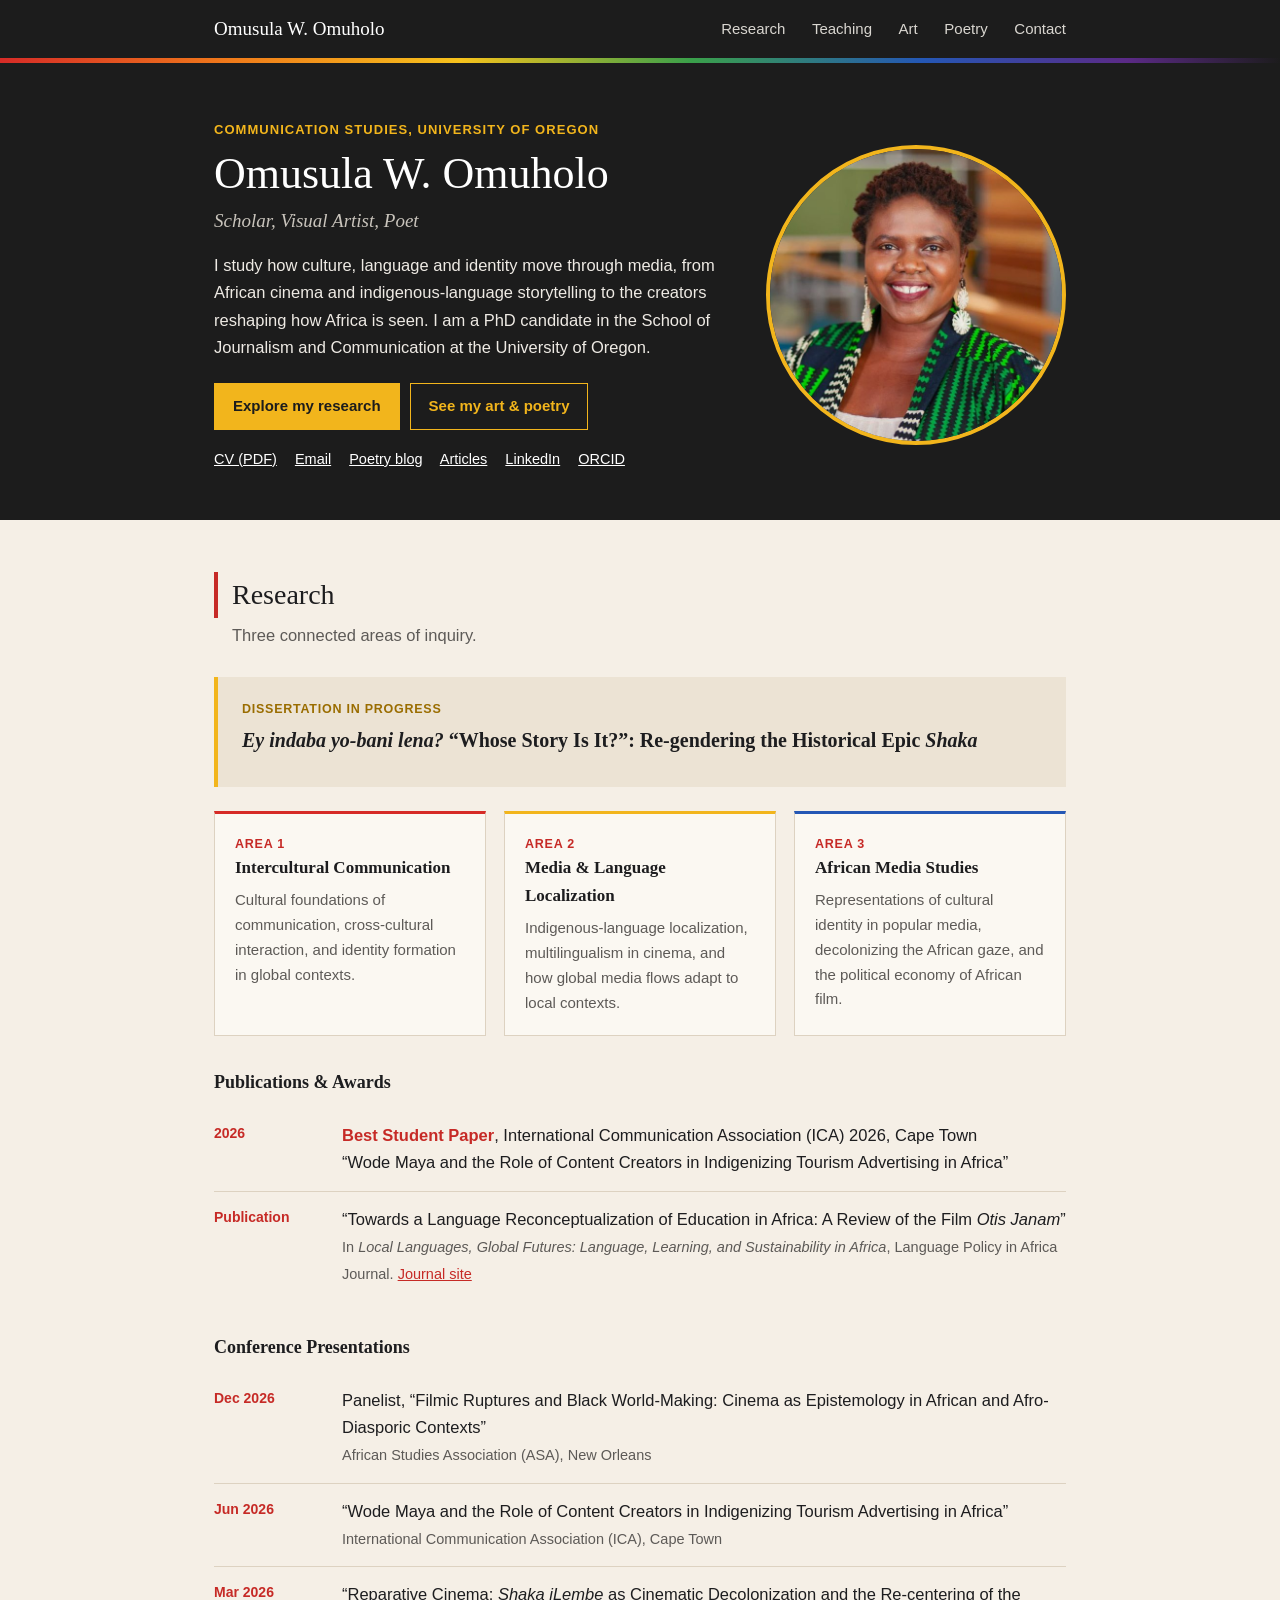
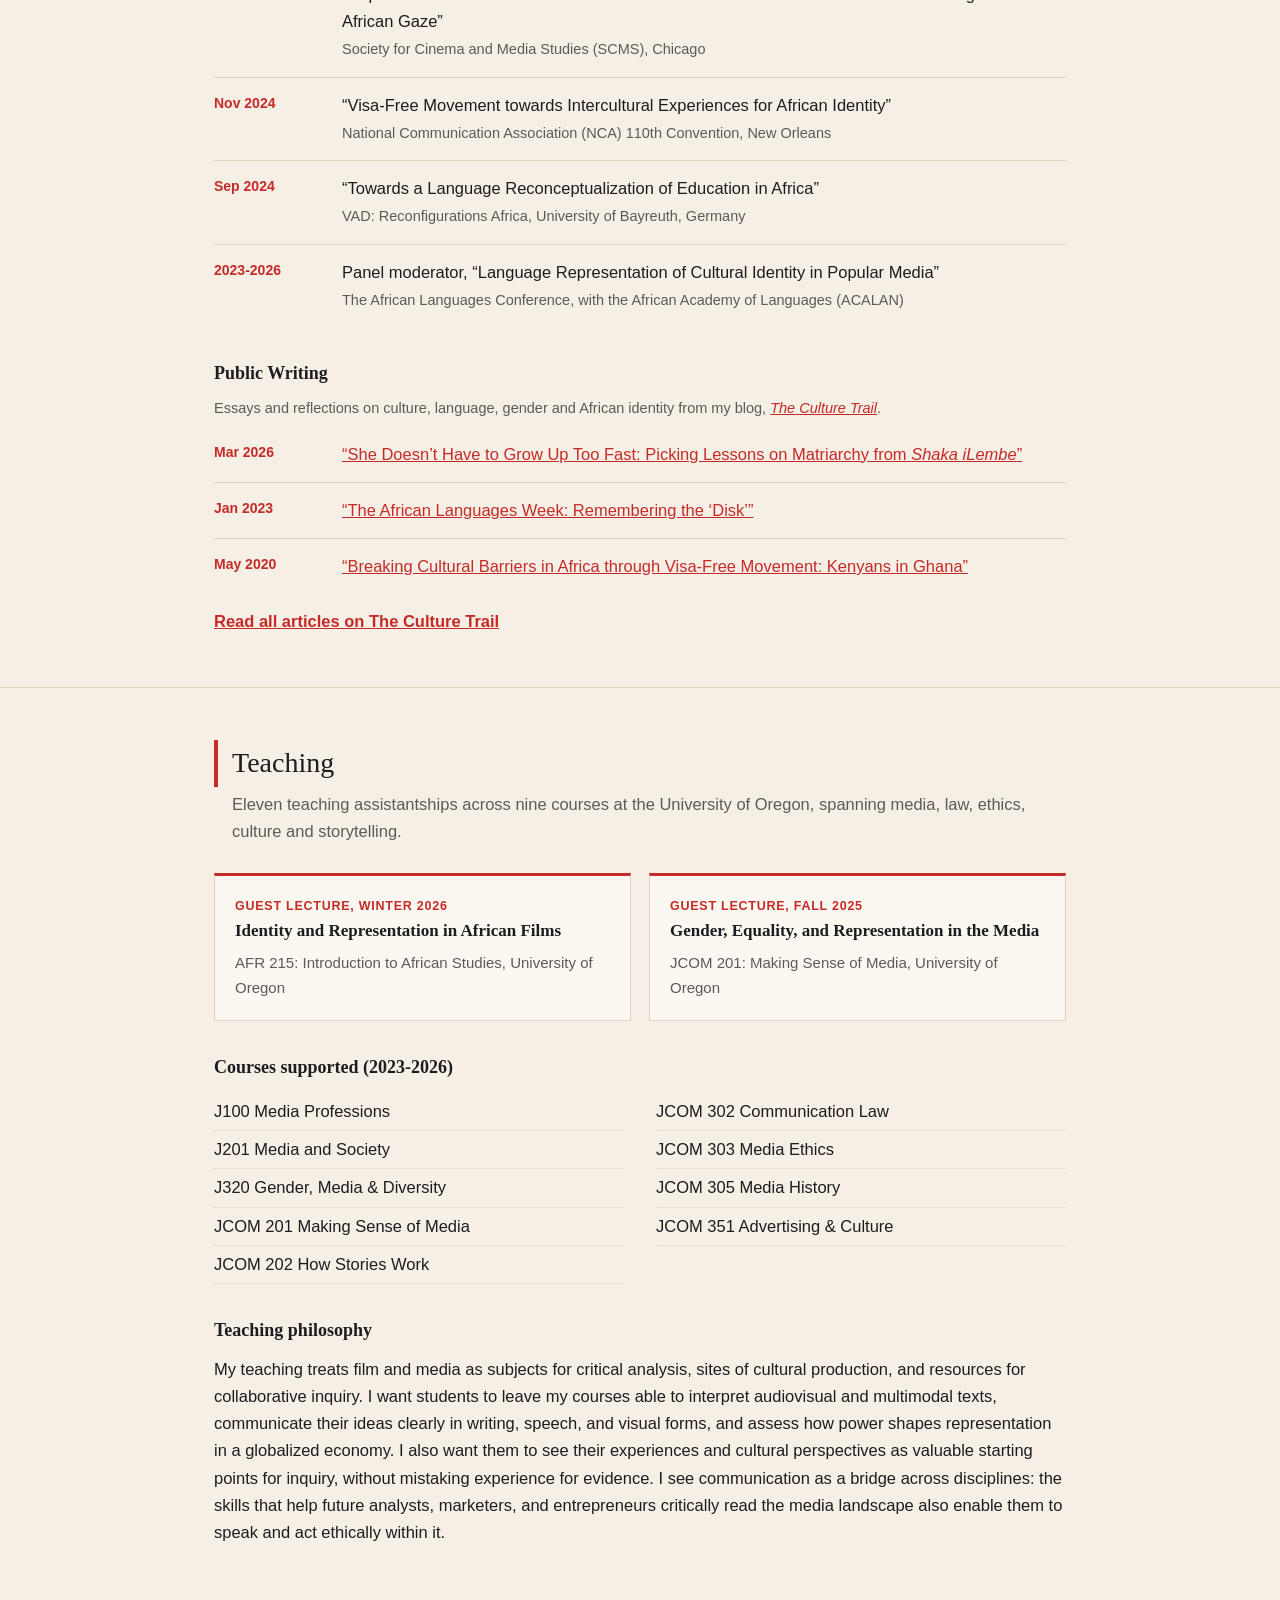
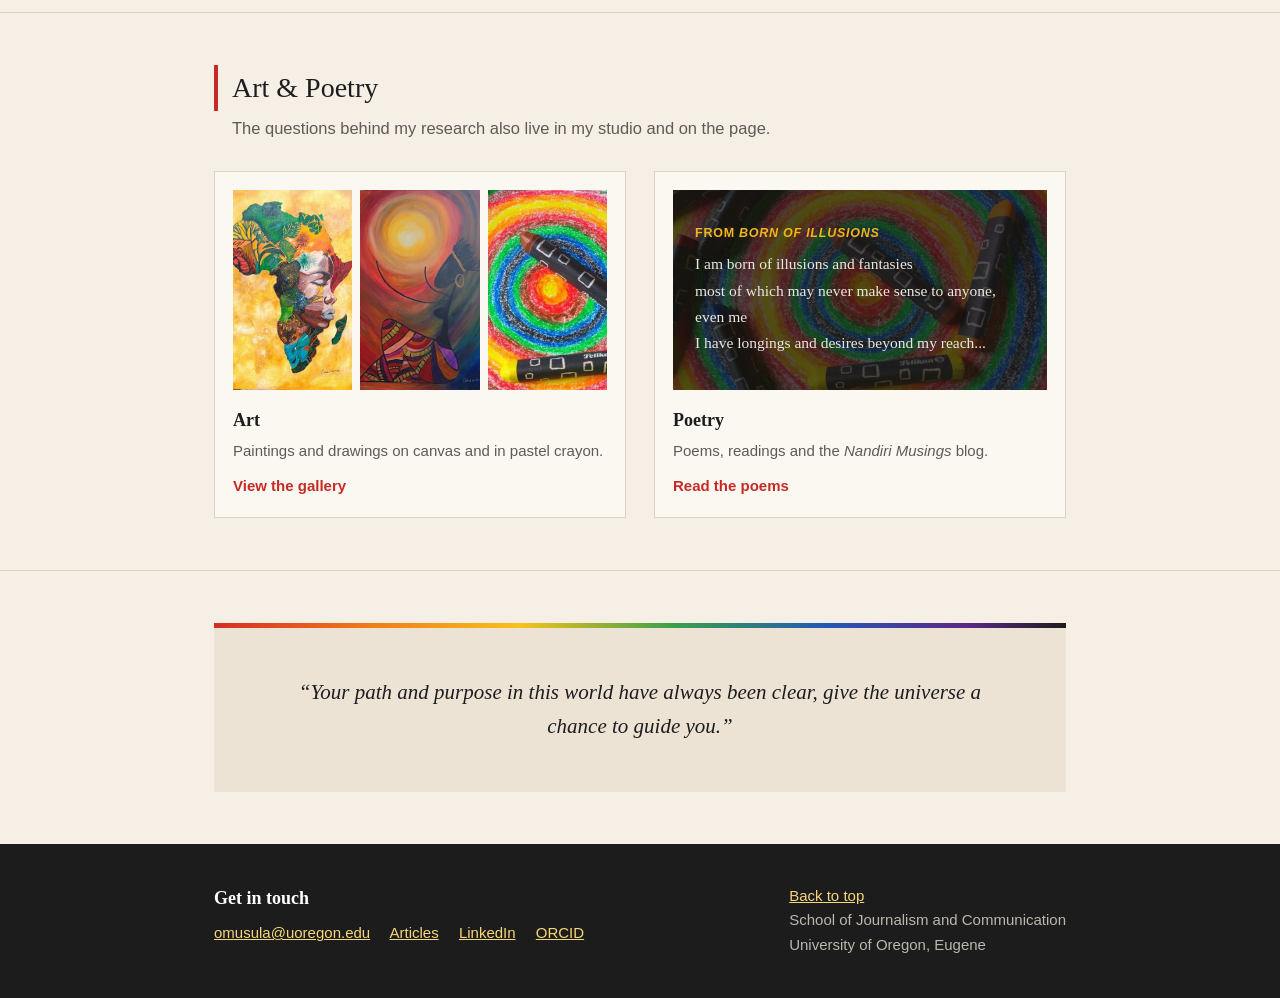
==== commit 1bb684b9: "Update index.html" ====
--- a/index.html
+++ b/index.html
@@ -52,7 +52,7 @@
 
     <div class="feature">
       <span class="tag">Dissertation in progress</span>
-      <h3><em>Ey indaba yo-bani lena?</em> "Whose Story Is It?": Re-gendering the Historical Epic <em>Shaka</em></h3>
+      <h3><em>Ey indaba yo-bani lena?</em> “Whose Story Is It?”: Re-gendering the Historical Epic <em>Shaka</em></h3>
     </div>
 
     <div class="grid3">
@@ -78,31 +78,31 @@
       <li>
         <div class="when">2026</div>
         <div class="what"><span class="award">Best Student Paper</span>, International Communication Association (ICA) 2026, Cape Town<br>
-          "Wode Maya and the Role of Content Creators in Indigenizing Tourism Advertising in Africa"</div>
+          “Wode Maya and the Role of Content Creators in Indigenizing Tourism Advertising in Africa”</div>
       </li>
       <li>
         <div class="when">Publication</div>
-        <div class="what">"Towards a Language Reconceptualization of Education in Africa: A Review of the Film <em>Otis Janam</em>"<br>
+        <div class="what">“Towards a Language Reconceptualization of Education in Africa: A Review of the Film <em>Otis Janam</em>”<br>
           <span class="meta">In <em>Local Languages, Global Futures: Language, Learning, and Sustainability in Africa</em>, Language Policy in Africa Journal. <a href="https://bop.unibe.ch/LPIA/index" target="_blank">Journal site</a></span></div>
       </li>
     </ul>
 
     <h3>Conference Presentations</h3>
     <ul class="list">
-      <li><div class="when">Dec 2026</div><div class="what">Panelist, "Filmic Ruptures and Black World-Making: Cinema as Epistemology in African and Afro-Diasporic Contexts"<br><span class="meta">African Studies Association (ASA), New Orleans</span></div></li>
-      <li><div class="when">Jun 2026</div><div class="what">"Wode Maya and the Role of Content Creators in Indigenizing Tourism Advertising in Africa"<br><span class="meta">International Communication Association (ICA), Cape Town</span></div></li>
-      <li><div class="when">Mar 2026</div><div class="what">"Reparative Cinema: <em>Shaka iLembe</em> as Cinematic Decolonization and the Re-centering of the African Gaze"<br><span class="meta">Society for Cinema and Media Studies (SCMS), Chicago</span></div></li>
-      <li><div class="when">Nov 2024</div><div class="what">"Visa-Free Movement towards Intercultural Experiences for African Identity"<br><span class="meta">National Communication Association (NCA) 110th Convention, New Orleans</span></div></li>
-      <li><div class="when">Sep 2024</div><div class="what">"Towards a Language Reconceptualization of Education in Africa"<br><span class="meta">VAD: Reconfigurations Africa, University of Bayreuth, Germany</span></div></li>
-      <li><div class="when">2023-2026</div><div class="what">Panel moderator, "Language Representation of Cultural Identity in Popular Media"<br><span class="meta">The African Languages Conference, with the African Academy of Languages (ACALAN)</span></div></li>
+      <li><div class="when">Dec 2026</div><div class="what">Panelist, “Filmic Ruptures and Black World-Making: Cinema as Epistemology in African and Afro-Diasporic Contexts”<br><span class="meta">African Studies Association (ASA), New Orleans</span></div></li>
+      <li><div class="when">Jun 2026</div><div class="what">“Wode Maya and the Role of Content Creators in Indigenizing Tourism Advertising in Africa”<br><span class="meta">International Communication Association (ICA), Cape Town</span></div></li>
+      <li><div class="when">Mar 2026</div><div class="what">“Reparative Cinema: <em>Shaka iLembe</em> as Cinematic Decolonization and the Re-centering of the African Gaze”<br><span class="meta">Society for Cinema and Media Studies (SCMS), Chicago</span></div></li>
+      <li><div class="when">Nov 2024</div><div class="what">“Visa-Free Movement towards Intercultural Experiences for African Identity”<br><span class="meta">National Communication Association (NCA) 110th Convention, New Orleans</span></div></li>
+      <li><div class="when">Sep 2024</div><div class="what">“Towards a Language Reconceptualization of Education in Africa”<br><span class="meta">VAD: Reconfigurations Africa, University of Bayreuth, Germany</span></div></li>
+      <li><div class="when">2023-2026</div><div class="what">Panel moderator, “Language Representation of Cultural Identity in Popular Media”<br><span class="meta">The African Languages Conference, with the African Academy of Languages (ACALAN)</span></div></li>
     </ul>
 
     <h3>Public Writing</h3>
     <p class="meta writing-intro">Essays and reflections on culture, language, gender and African identity from my blog, <a href="https://theculturetrail.blogspot.com/" target="_blank"><em>The Culture Trail</em></a>.</p>
     <ul class="list">
-      <li><div class="when">Mar 2026</div><div class="what"><a href="https://theculturetrail.blogspot.com/" target="_blank">"She Doesn't Have to Grow Up Too Fast: Picking Lessons on Matriarchy from <em>Shaka iLembe</em>"</a></div></li>
-      <li><div class="when">Jan 2023</div><div class="what"><a href="https://theculturetrail.blogspot.com/" target="_blank">"The African Languages Week: Remembering the 'Disk'"</a></div></li>
-      <li><div class="when">May 2020</div><div class="what"><a href="https://theculturetrail.blogspot.com/" target="_blank">"Breaking Cultural Barriers in Africa through Visa-Free Movement: Kenyans in Ghana"</a></div></li>
+      <li><div class="when">Mar 2026</div><div class="what"><a href="https://theculturetrail.blogspot.com/" target="_blank">“She Doesn’t Have to Grow Up Too Fast: Picking Lessons on Matriarchy from <em>Shaka iLembe</em>”</a></div></li>
+      <li><div class="when">Jan 2023</div><div class="what"><a href="https://theculturetrail.blogspot.com/" target="_blank">“The African Languages Week: Remembering the ‘Disk’”</a></div></li>
+      <li><div class="when">May 2020</div><div class="what"><a href="https://theculturetrail.blogspot.com/" target="_blank">“Breaking Cultural Barriers in Africa through Visa-Free Movement: Kenyans in Ghana”</a></div></li>
     </ul>
     <p class="blog-more"><a href="https://theculturetrail.blogspot.com/" target="_blank">Read all articles on The Culture Trail</a></p>
   </div>
@@ -178,7 +178,7 @@
 <section>
   <div class="wrap">
     <div class="bridge">
-      <p>"Your path and purpose in this world have always been clear, give the universe a chance to guide you."</p>
+      <p>“Your path and purpose in this world have always been clear, give the universe a chance to guide you.”</p>
     </div>
   </div>
 </section>
--- a/style.css
+++ b/style.css
@@ -81,8 +81,7 @@
   footer h3{margin:0 0 8px;color:var(--ink)}
   .contact a{margin-right:16px}
 
-  /* Nandiri palette overrides */
-  nav{background:var(--accent-dark);border-bottom:5px solid transparent;border-image:var(--rainbow) 1}
+    nav{background:var(--accent-dark);border-bottom:5px solid transparent;border-image:var(--rainbow) 1}
   .links a{color:#d9d6d0}
   .hero-band{background:var(--accent-dark);color:#eeeae4;border-bottom:0}
   .hero-band h1,.hero-band .logo{color:#fff}
@@ -111,14 +110,12 @@
   footer{background:var(--accent-dark);color:#bdb7ae;border-top:0}
   footer h3{color:#fff}
   footer a{color:#f6d77a}
-  /* fading beige */
-  body{background:#f5efe6}
+    body{background:#f5efe6}
   .card{background:#fbf8f2}
   .art .frame{background:#ece3d4}
   .placeholder{background:#fbf3dc}
 
-  /* poetry: the artist's own crayon artwork, blended into the background */
-  :root{--crayon:url("maames-oracle.jpg")}
+    :root{--crayon:url("maames-oracle.jpg")}
   #poetry{position:relative;padding:0;overflow:hidden;border-top:0;
     background:linear-gradient(rgba(20,18,16,.55),rgba(20,18,16,.55)),var(--crayon) center/cover no-repeat,#1c1c1c}
   #poetry::before{content:"";position:absolute;inset:0;pointer-events:none;
@@ -127,8 +124,7 @@
   @media (max-width:680px){#poetry{padding:0 14px}#poetry .wrap{padding:44px 22px}}
   .art .frame.crayon{background:var(--crayon) center/cover no-repeat}
 
-  /* gallery: whole artworks, natural proportions */
-  .gallery{grid-template-columns:1fr 1fr;gap:36px 28px;align-items:end}
+    .gallery{grid-template-columns:1fr 1fr;gap:36px 28px;align-items:end}
   @media (max-width:680px){.gallery{grid-template-columns:1fr}}
   .art .frame{aspect-ratio:auto;background:#ece3d4;border:1px solid var(--line);padding:16px;display:block}
   .art .frame img{width:100%;height:auto;object-fit:initial;box-shadow:none}
@@ -138,12 +134,10 @@
   @media (max-width:680px){.art.mid{width:100%}}
   .art figcaption span{display:block;margin-top:4px;color:var(--ink);font-size:14.5px;line-height:1.5}
 
-  /* hero photo larger */
-  .hero{grid-template-columns:1fr 290px}
+    .hero{grid-template-columns:1fr 290px}
   .portrait{width:290px;height:348px}
   @media (max-width:680px){.hero{grid-template-columns:1fr}.portrait{width:240px;height:288px}}
-  /* poetry intro photo + featured poem */
-  .poet-intro{display:grid;grid-template-columns:200px 1fr;gap:32px;align-items:center;margin-bottom:40px}
+    .poet-intro{display:grid;grid-template-columns:200px 1fr;gap:32px;align-items:center;margin-bottom:40px}
   @media (max-width:680px){.poet-intro{grid-template-columns:1fr}.poet-photo{max-width:220px}}
   .poet-photo{width:100%;border:3px solid #f2b51c;}
   #poetry .poet-intro .sub{margin-bottom:10px}
@@ -153,7 +147,6 @@
   #poetry .poem.featured h3{font-size:26px;margin:0 0 18px;color:#fff}
   #poetry .poem.featured pre{color:#ece7df;font-size:17.5px;line-height:1.85}
 
-/* multi-page additions */
 .links a[aria-current="page"]{color:#fff;text-decoration:underline;text-underline-offset:6px;text-decoration-color:#f2b51c}
 section.first{border-top:0}
 .teasers{gap:28px}
@@ -187,7 +180,6 @@
 .bridge{text-align:center;padding:48px 40px}
 .bridge p{padding-left:0;margin:0 auto;max-width:720px}
 
-/* circular photo frames */
 .portrait{width:300px;height:300px;border-radius:50%;overflow:hidden;border:4px solid #f2b51c}
 .portrait img{object-position:50% 22%}
 @media (max-width:680px){.portrait{width:240px;height:240px}}
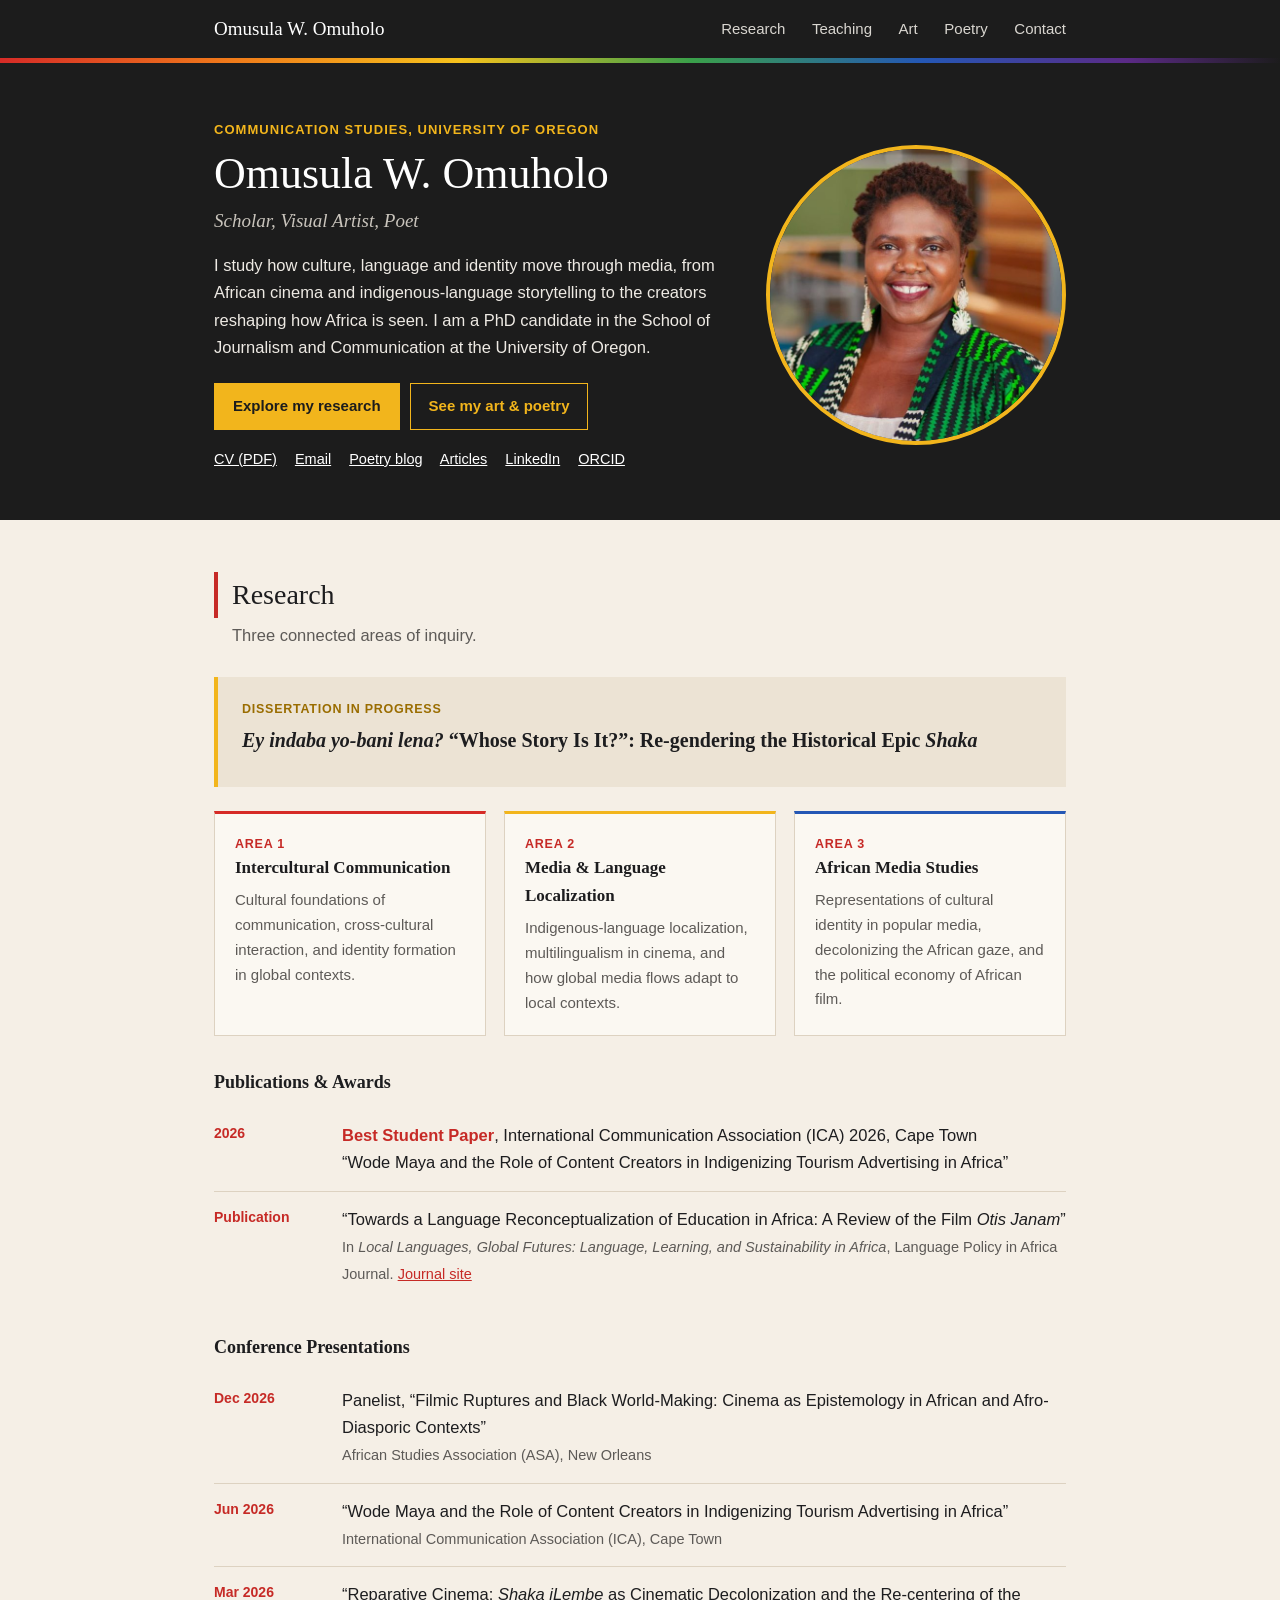
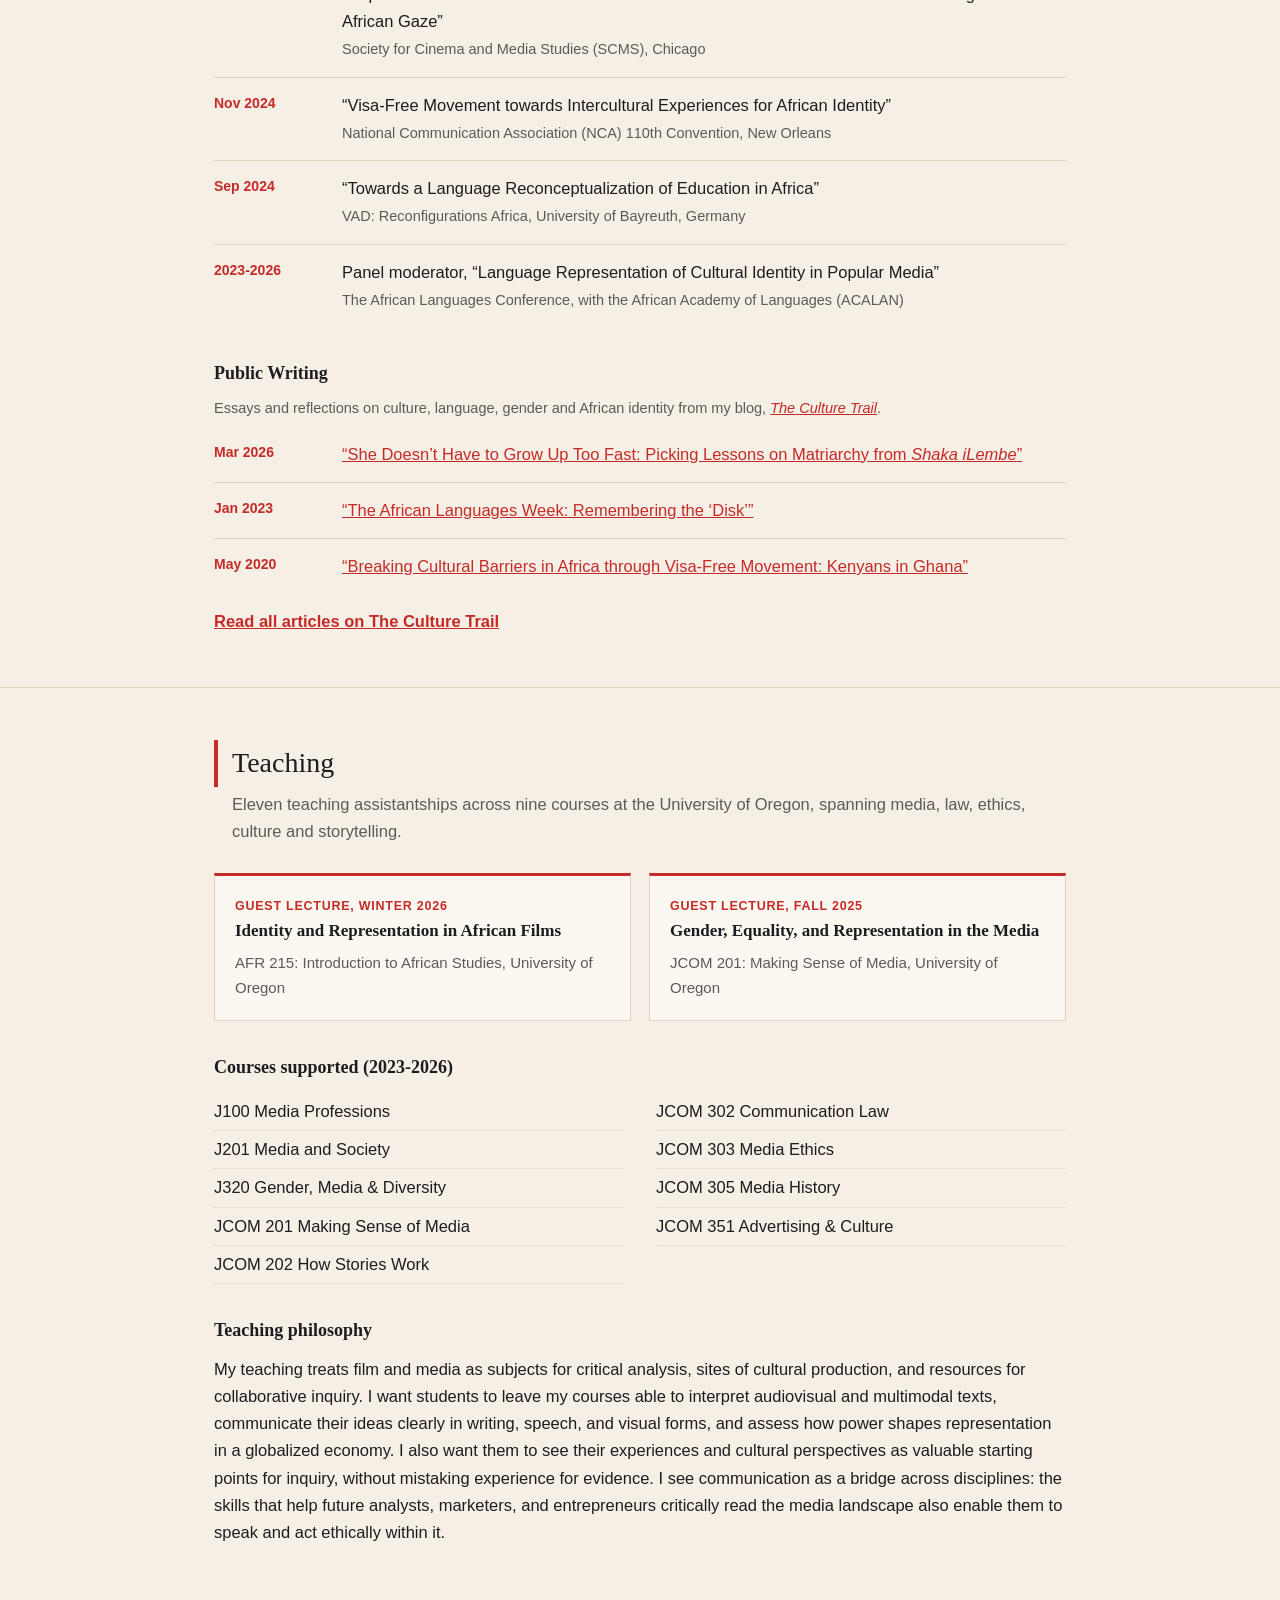
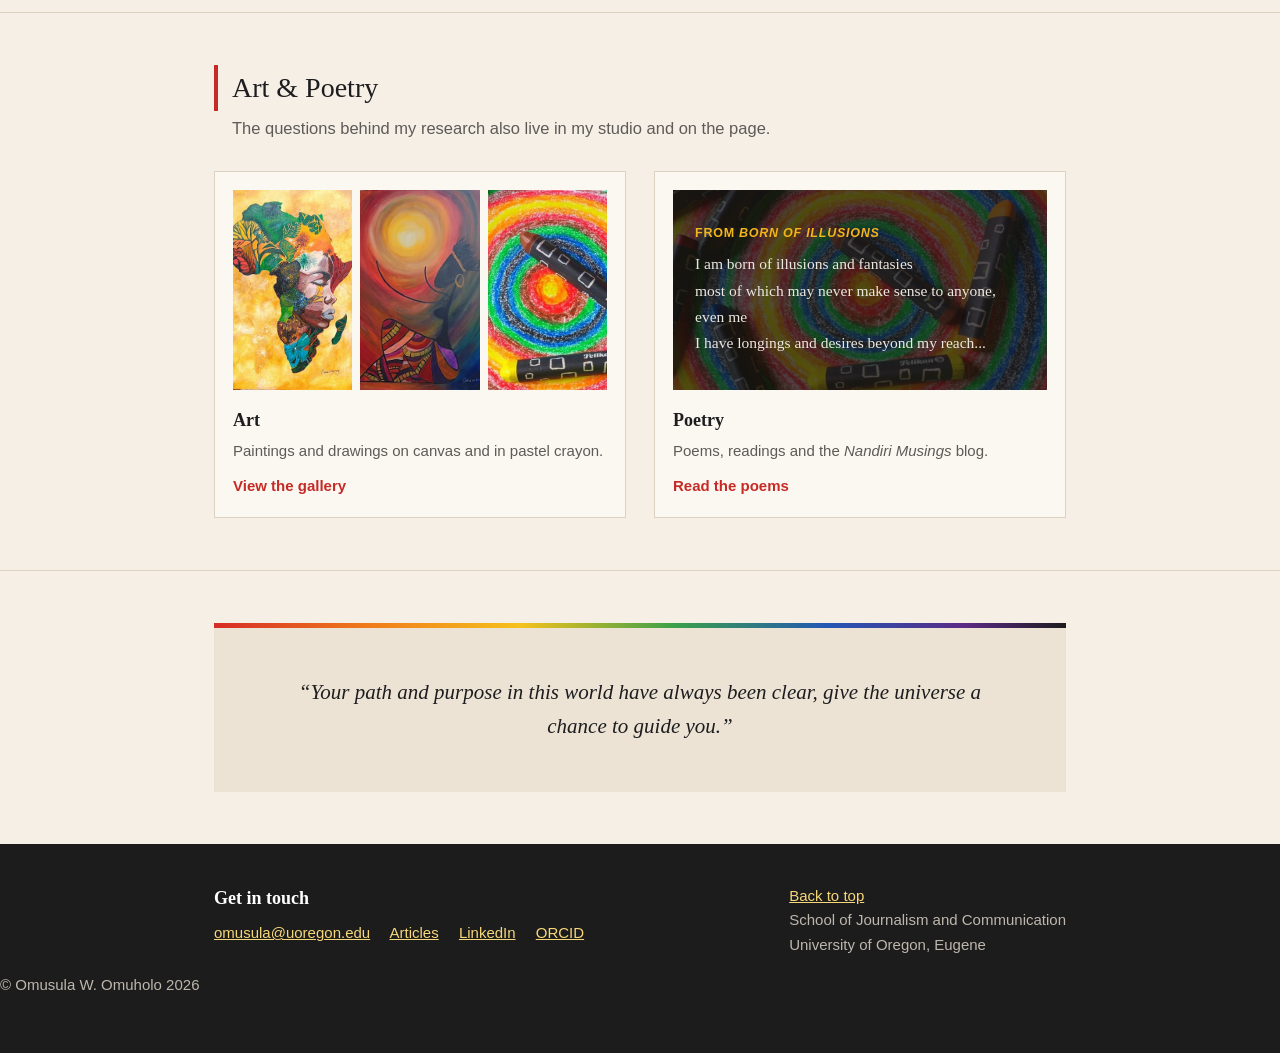
==== commit 0e87b939: "Update index.html" ====
--- a/index.html
+++ b/index.html
@@ -83,7 +83,7 @@
       <li>
         <div class="when">Publication</div>
         <div class="what">“Towards a Language Reconceptualization of Education in Africa: A Review of the Film <em>Otis Janam</em>”<br>
-          <span class="meta">In <em>Local Languages, Global Futures: Language, Learning, and Sustainability in Africa</em>, Language Policy in Africa Journal. <a href="https://bop.unibe.ch/LPIA/index" target="_blank">Journal site</a></span></div>
+          <span class="meta">In <em>Local Languages, Global Futures: Language, Learning, and Sustainability in Africa</em>, Language Policy in Africa Journal. <a href="https://www.avm-verlag.de/detailview?no=E96091660" target="_blank">Journal site</a></span></div>
       </li>
     </ul>
 
@@ -196,6 +196,7 @@
     </div>
     <div><a href="#top">Back to top</a><br>School of Journalism and Communication<br>University of Oregon, Eugene</div>
   </div>
+  <p class="copyright">&copy; Omusula W. Omuholo 2026</p>
 </footer>
 
 </body>
--- a/style.css
+++ b/style.css
@@ -1,8 +1,9 @@
+@font-face{font-family:"CurlyQuotes";src:local("Georgia");unicode-range:U+2018-201D}
 :root{--ink:#1d1d1f;--muted:#5d5a57;--accent:#c62a26;--accent-dark:#1c1c1c;--tint:#ece3d4;--line:#ddd2c1;--gold:#f2b51c;--blue:#2457b5;--rainbow:linear-gradient(90deg,#d62b27 0%,#f07a1a 18%,#f6c21c 36%,#3aa04a 54%,#2457b5 72%,#5b2a86 88%,#1c1c1c 100%)}
   *{box-sizing:border-box}
   html{scroll-behavior:smooth}
-  body{margin:0;background:#fff;color:var(--ink);font:16.5px/1.65 -apple-system,BlinkMacSystemFont,"Segoe UI",Helvetica,Arial,sans-serif}
-  h1,h2,h3,.logo{font-family:Georgia,"Times New Roman",serif}
+  body{margin:0;background:#fff;color:var(--ink);font:16.5px/1.65 "CurlyQuotes",-apple-system,BlinkMacSystemFont,"Segoe UI",Helvetica,Arial,sans-serif}
+  h1,h2,h3,.logo{font-family:"CurlyQuotes",Georgia,"Times New Roman",serif}
   a{color:var(--accent)}
   img{max-width:100%;display:block}
   .wrap{max-width:900px;margin:0 auto;padding:0 24px}
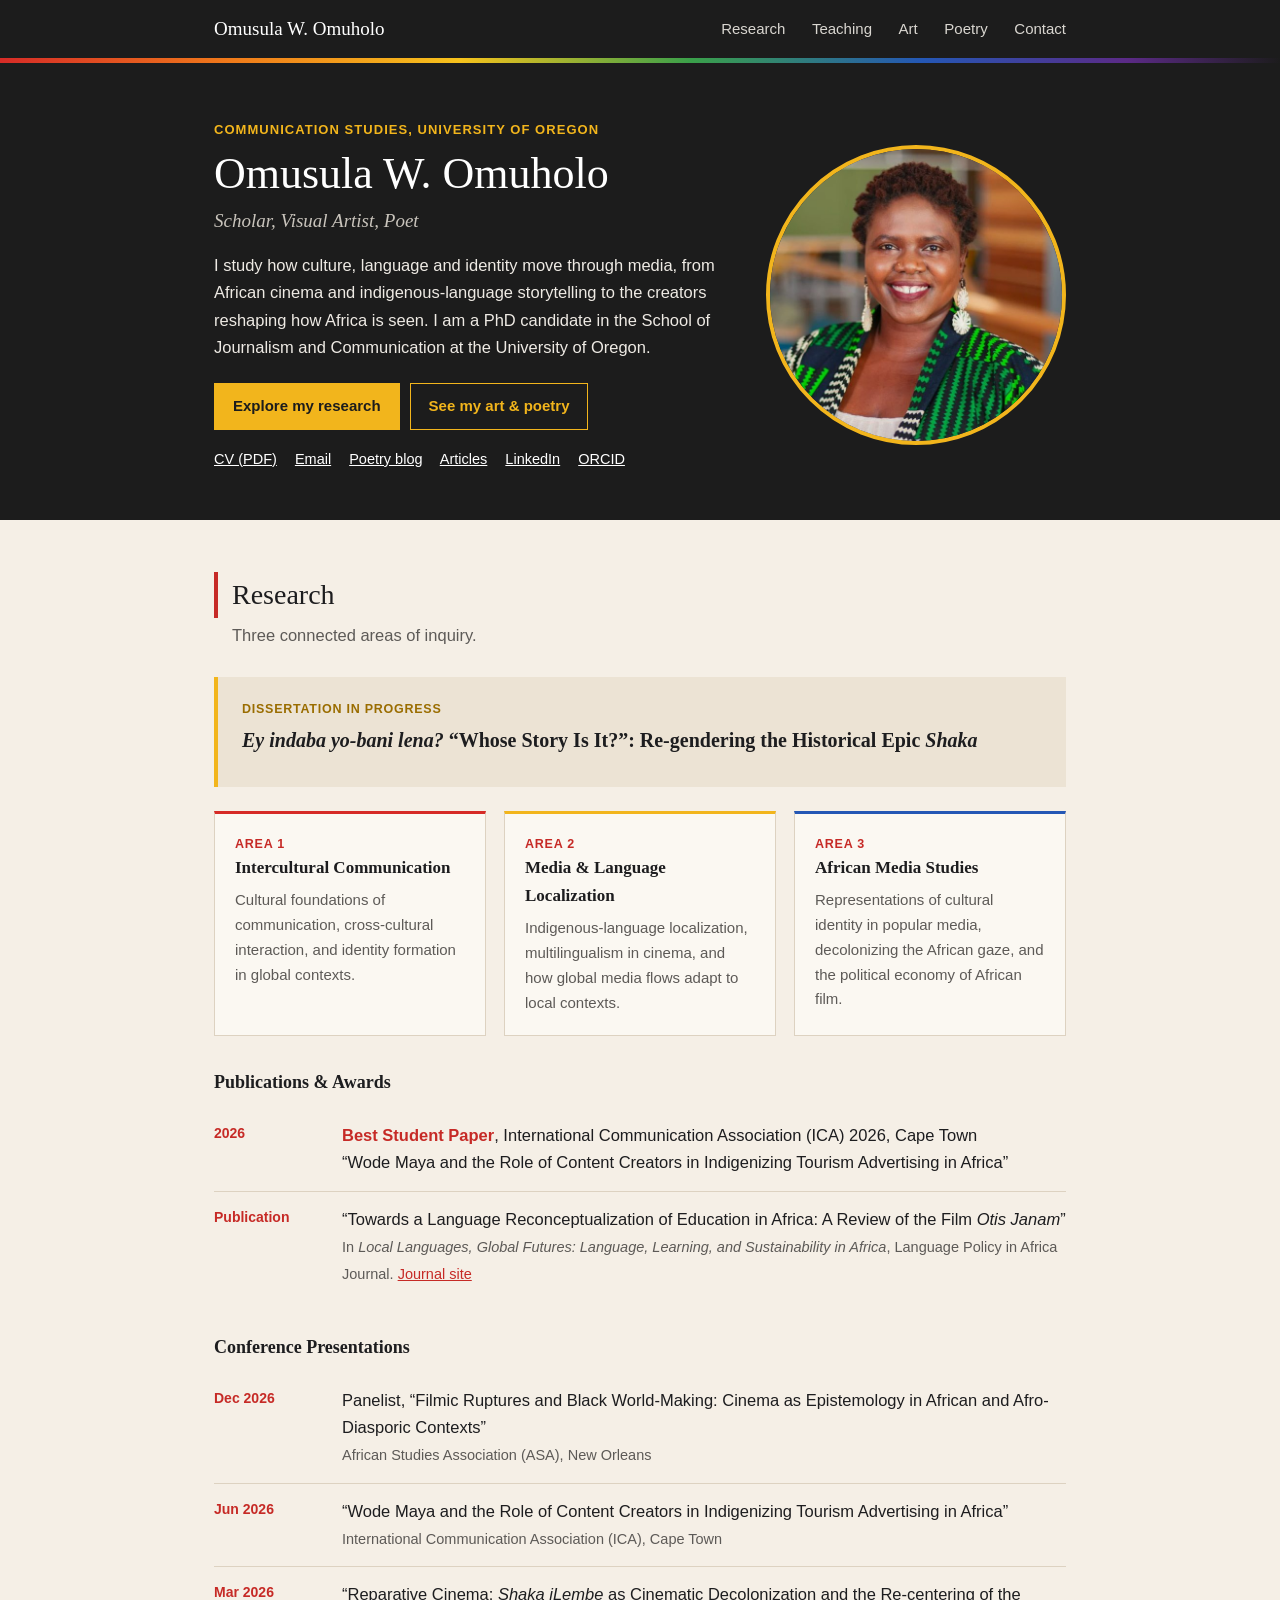
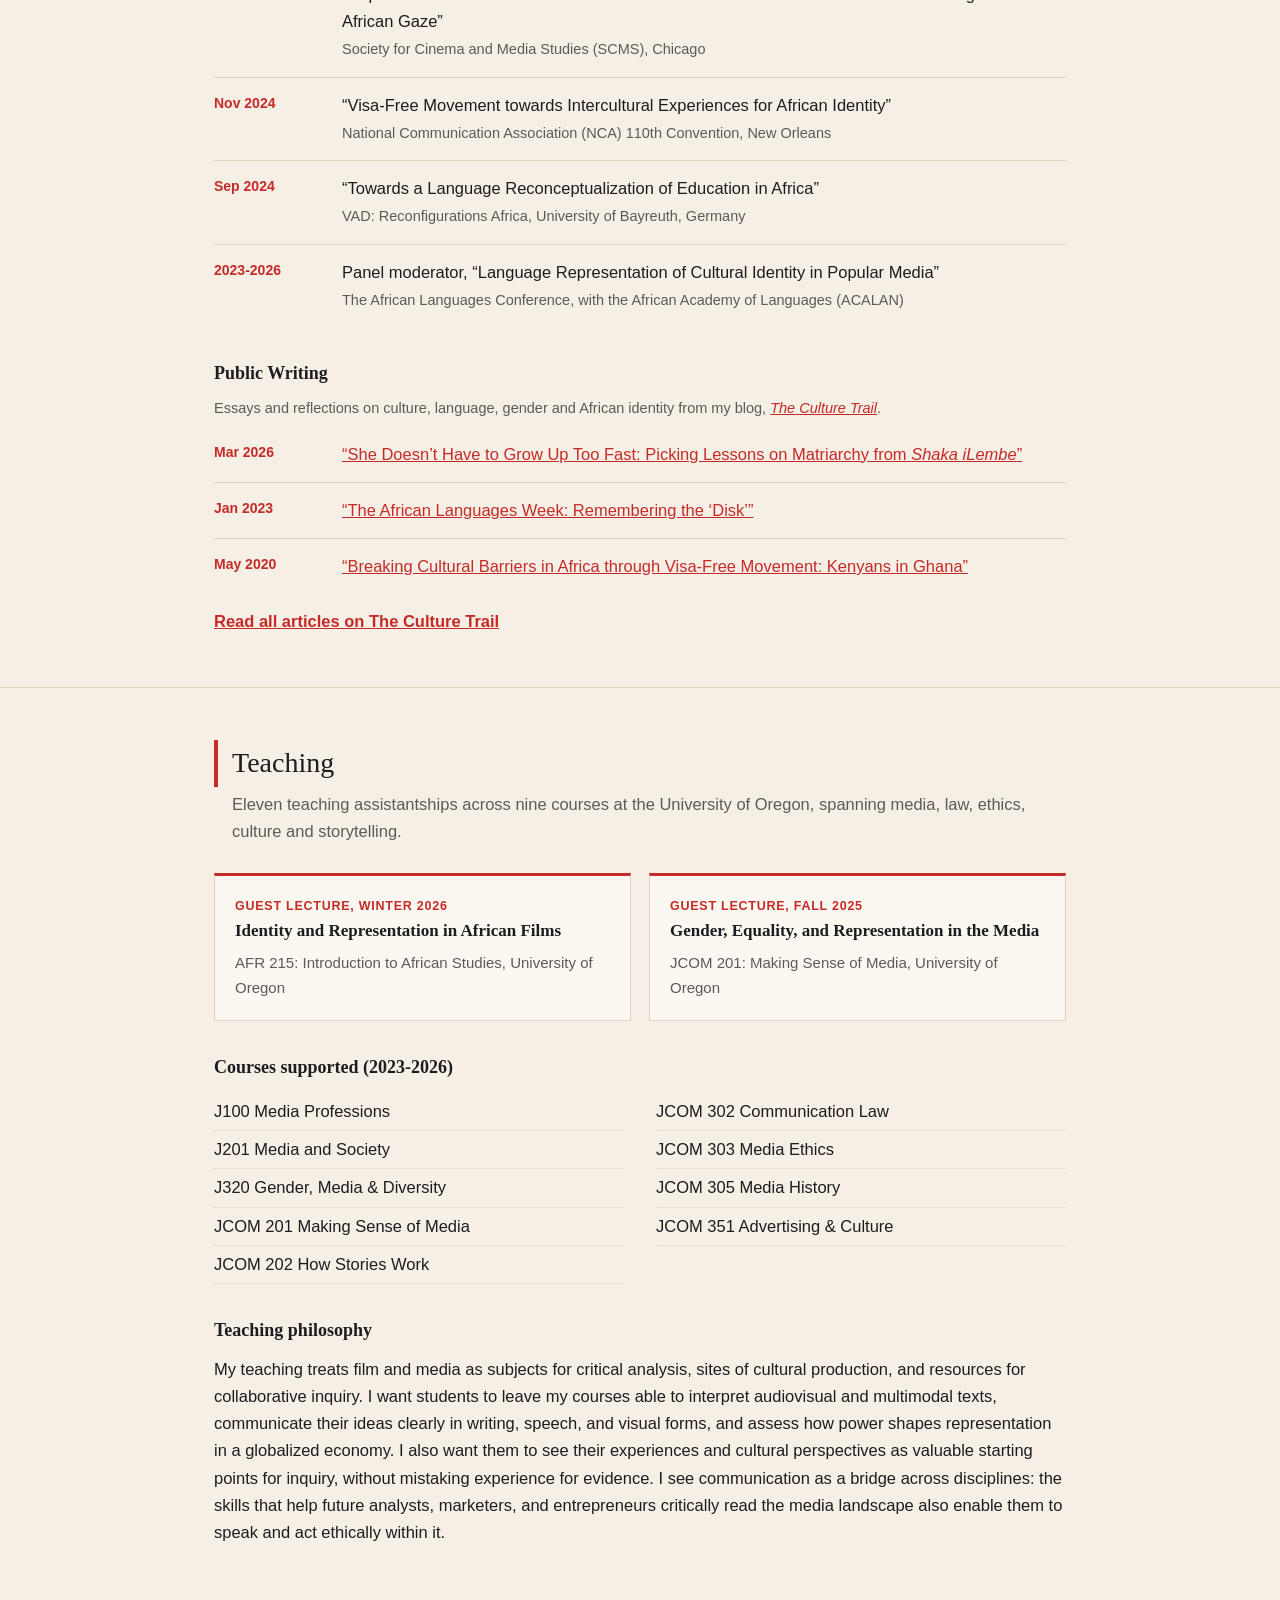
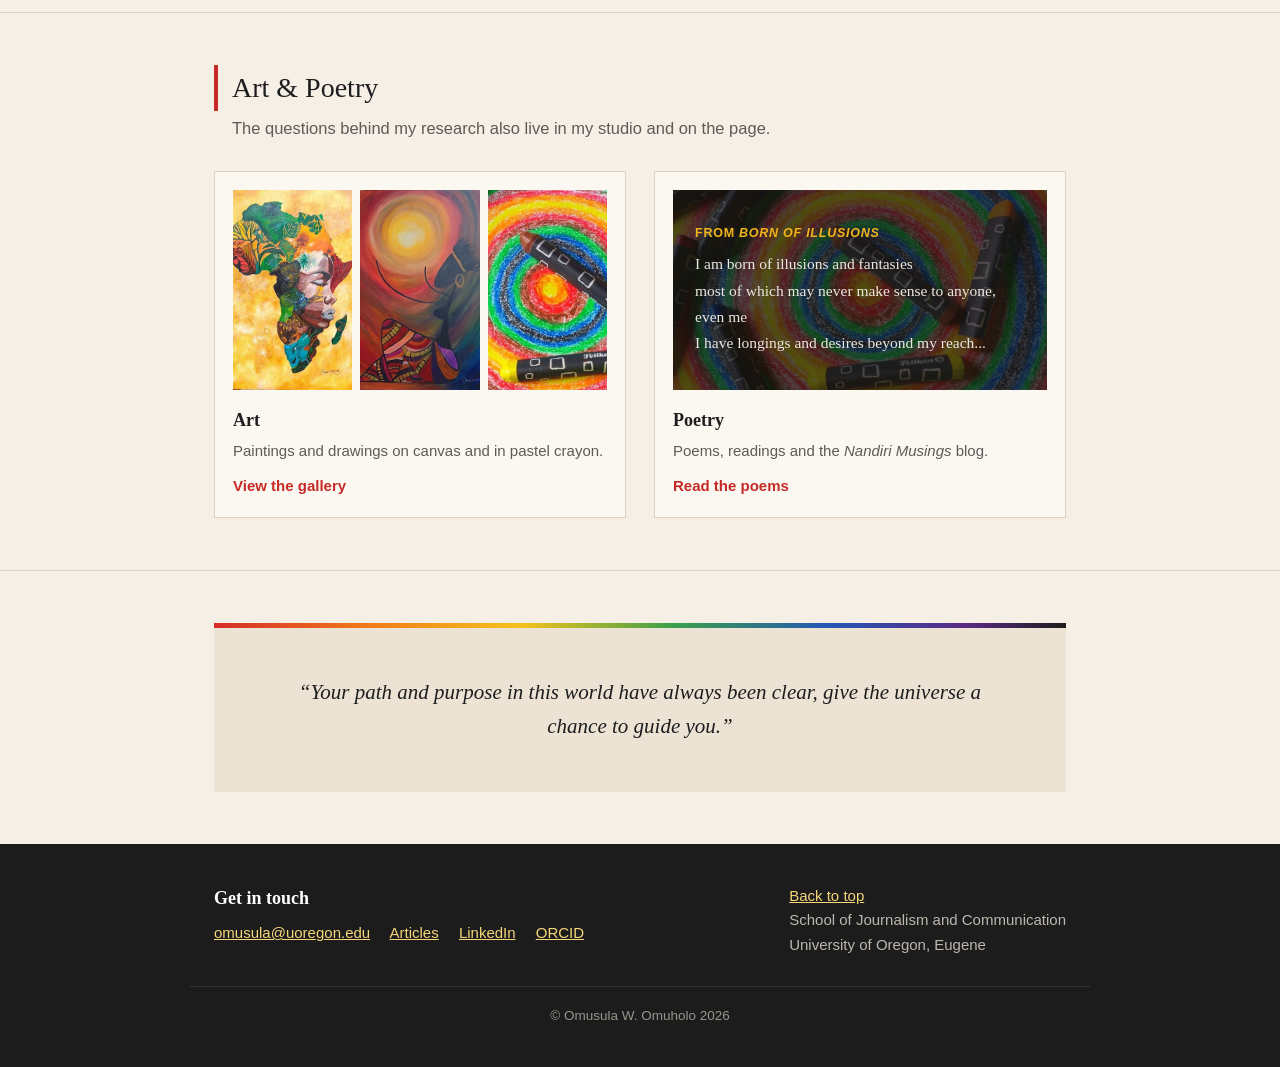
==== commit a7c1b297: "Update index.html" ====
--- a/index.html
+++ b/index.html
@@ -5,6 +5,7 @@
 <meta name="viewport" content="width=device-width, initial-scale=1">
 <title>Omusula W. Omuholo | Scholar, Artist, Poet</title>
 <meta name="description" content="Omusula W. Omuholo: communication scholar, visual artist and poet. Research on intercultural communication, language localization and African media.">
+<meta name="google-site-verification" content="vOmcD_9YNCFXCFWbPvq5ZEzA_ANJ0AXm8q8iICo14M4" />
 <link rel="stylesheet" href="style.css">
 </head>
 <body>
--- a/style.css
+++ b/style.css
@@ -195,3 +195,4 @@
 .video{margin:6px 0 26px}
 .video video{width:100%;display:block;background:#000;border:1px solid #333}
 .video figcaption{color:#c9c4bc;font-size:14.5px;padding-top:8px}
+.copyright{text-align:center;font-size:13.5px;color:#9a948b;margin:28px auto 0;padding-top:18px;border-top:1px solid #333;max-width:900px}
